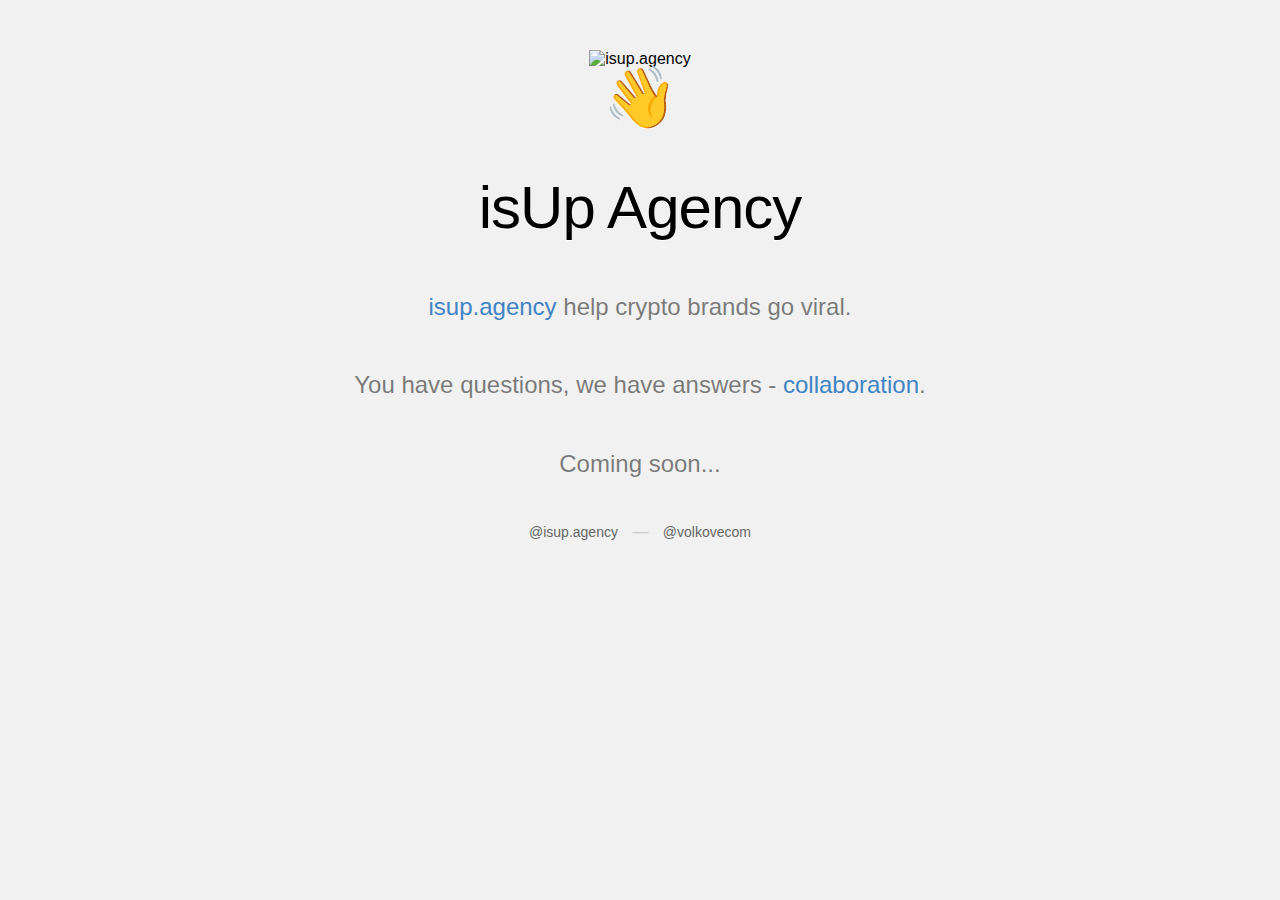
==== index.html @ 250eb666 "Update index.html" ====
<!DOCTYPE html>
<html>
  <head>
    <meta http-equiv="Content-type" content="text/html; charset=utf-8">
    <meta http-equiv="Content-Security-Policy" content="default-src 'none'; style-src 'unsafe-inline'; img-src data:; connect-src 'self'">
    <title>isup.agency &middot; Official Website</title>
    <style type="text/css" media="screen">
      body {
        background-color: #f1f1f1;
        margin: 0;
        font-family: "Helvetica Neue", Helvetica, Arial, sans-serif;
      }

      .container { margin: 50px auto 40px auto; width: 600px; text-align: center; }

      a { color: #4183c4; text-decoration: none; }
      a:hover { text-decoration: underline; }

      h1 { width: 800px; position:relative; left: -100px; letter-spacing: -1px; line-height: 60px; font-size: 60px; font-weight: 100; margin: 0px 0 50px 0; text-shadow: 0 1px 0 #fff; }
      p { color: rgba(0, 0, 0, 0.5); font-size: 18pt; margin: 40px 0; line-height: 1.6; }

      ul { list-style: none; margin: 25px 0; padding: 0; }
      li { display: table-cell; font-weight: bold; width: 1%; }

      .logo { display: inline-block; margin-top: 35px; }
      .logo-img-2x { display: none; }
      @media
      only screen and (-webkit-min-device-pixel-ratio: 2),
      only screen and (   min--moz-device-pixel-ratio: 2),
      only screen and (     -o-min-device-pixel-ratio: 2/1),
      only screen and (        min-device-pixel-ratio: 2),
      only screen and (                min-resolution: 192dpi),
      only screen and (                min-resolution: 2dppx) {
        .logo-img-1x { display: none; }
        .logo-img-2x { display: inline-block; }
      }

      #suggestions {
        margin-top: 35px;
        color: #ccc;
      }
      #suggestions a {
        color: #666666;
        font-weight: 200;
        font-size: 14px;
        margin: 0 10px;
      }

    </style>
  </head>
  <body>

    <div class="container">
      
      <img src="https://github.com/isupagency/isupagency.github.io/blob/main/Logo.svg" 
      width="189" height="255" alt="isup.agency">

      <h1>👋</h1>
      <h1><strong>isUp Agency</strong></h1>

      <p>
        <a href="https://isup.agency">isup.agency</a> help crypto brands go viral.
      </p>

      <p>
        You have questions, we have answers - <a href="https://forms.gle/qGjd8YKSzGHwJt7Y9">collaboration</a>.
      </p>
      
      <p>
        Coming soon...
      </p>

      <div id="suggestions">
        <a href="https://twitter.com/isupagency">@isup.agency</a> &mdash;
        <a href="https://t.me/volkovecom">@volkovecom</a>
      </div>
    </div>
  </body>
</html>
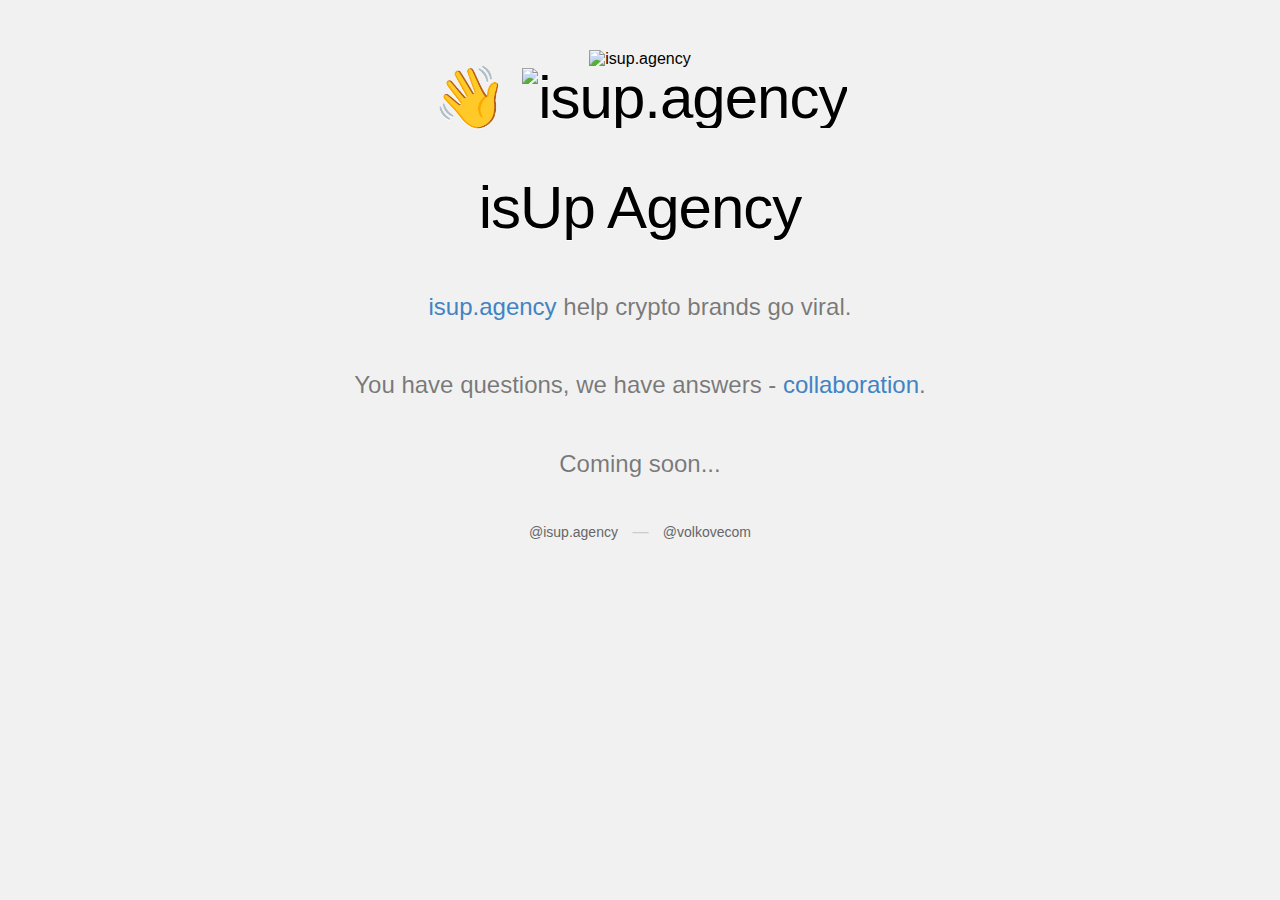
==== commit 7a0299f4: "Update index.html" ====
--- a/index.html
+++ b/index.html
@@ -55,7 +55,8 @@
       <img src="https://github.com/isupagency/isupagency.github.io/blob/main/Logo.svg" 
       width="189" height="255" alt="isup.agency">
 
-      <h1>👋</h1>
+      <h1>👋 <img src="https://github.com/isupagency/isupagency.github.io/blob/main/Logo.svg" 
+      width="189" height="255" alt="isup.agency"></h1>
       <h1><strong>isUp Agency</strong></h1>
 
       <p>
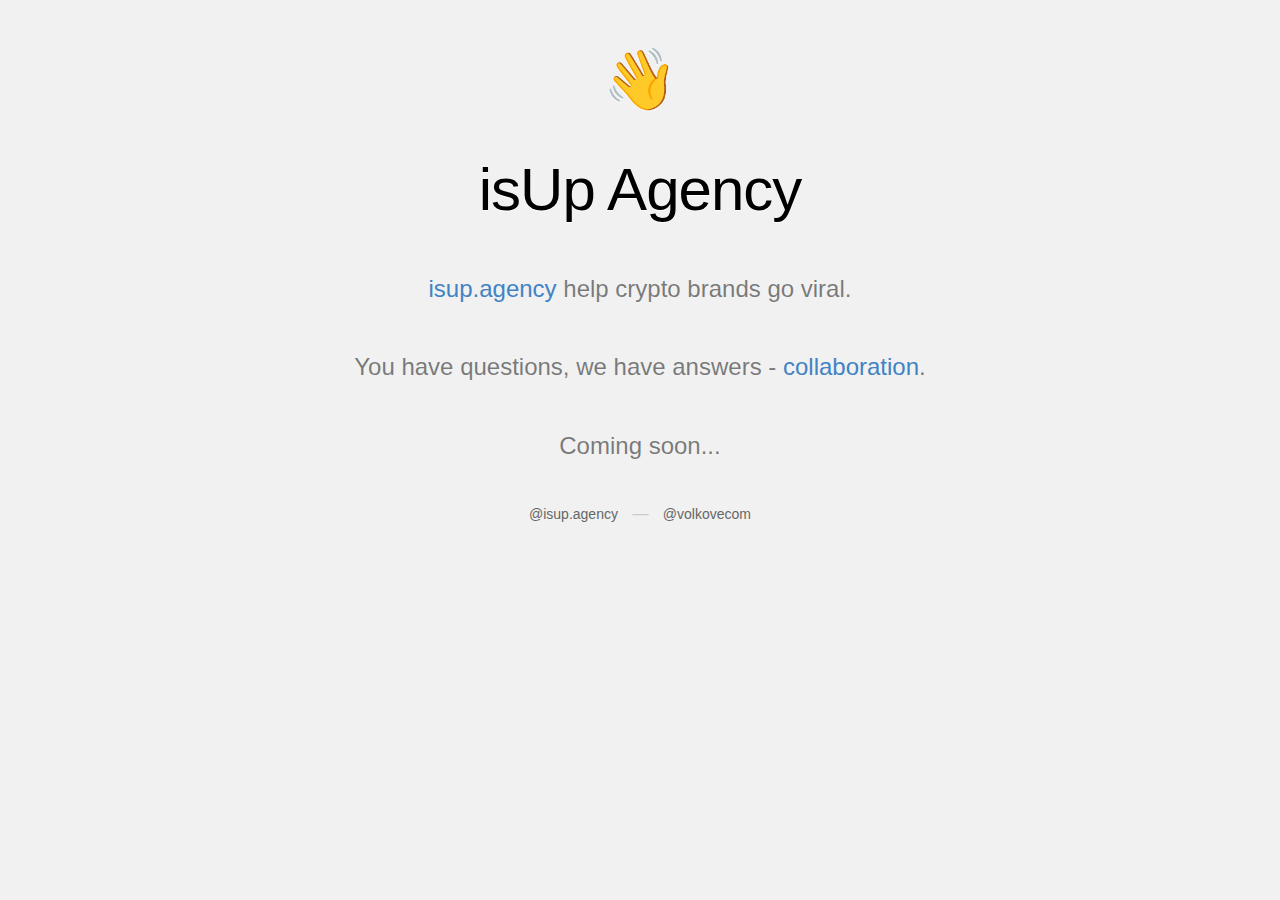
==== commit 02cc0cd2: "Update index.html" ====
--- a/index.html
+++ b/index.html
@@ -51,12 +51,8 @@
   <body>
 
     <div class="container">
-      
-      <img src="https://github.com/isupagency/isupagency.github.io/blob/main/Logo.svg" 
-      width="189" height="255" alt="isup.agency">
 
-      <h1>👋 <img src="https://github.com/isupagency/isupagency.github.io/blob/main/Logo.svg" 
-      width="189" height="255" alt="isup.agency"></h1>
+      <h1>👋</h1>
       <h1><strong>isUp Agency</strong></h1>
 
       <p>
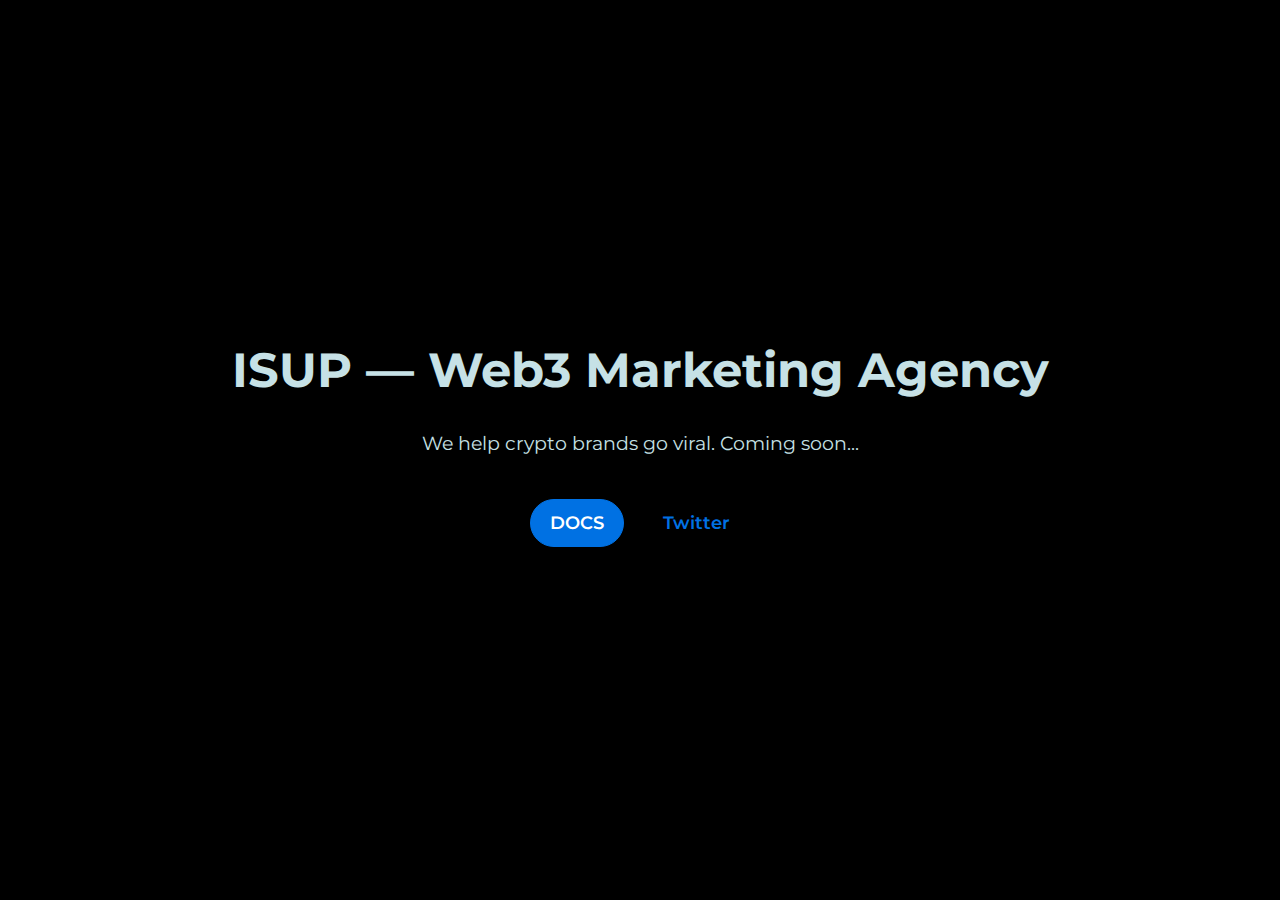
==== commit fdebc19c: "site" ====
--- a/index.html
+++ b/index.html
@@ -1,76 +1,49 @@
 <!DOCTYPE html>
-<html>
-  <head>
-    <meta http-equiv="Content-type" content="text/html; charset=utf-8">
-    <meta http-equiv="Content-Security-Policy" content="default-src 'none'; style-src 'unsafe-inline'; img-src data:; connect-src 'self'">
-    <title>isup.agency &middot; Official Website</title>
-    <style type="text/css" media="screen">
-      body {
-        background-color: #f1f1f1;
-        margin: 0;
-        font-family: "Helvetica Neue", Helvetica, Arial, sans-serif;
-      }
+<html  >
+<head>
+  <meta charset="UTF-8">
+  <meta http-equiv="X-UA-Compatible" content="IE=edge">
+  <meta name="twitter:card" content="summary_large_image"/>
+  <meta name="twitter:image:src" content="">
+  <meta property="og:image" content="">
+  <meta name="twitter:title" content="ISUP — Web3 Marketing Agency">
+  <meta name="viewport" content="width=device-width, initial-scale=1, minimum-scale=1">
+  <link rel="shortcut icon" href="assets/images/logo-1.svg" type="image/x-icon">
+  <meta name="description" content="">
+  
+  
+  <title>ISUP — Web3 Marketing Agency</title>
+  <link rel="stylesheet" href="assets/bootstrap/css/bootstrap.min.css">
+  <link rel="stylesheet" href="assets/bootstrap/css/bootstrap-grid.min.css">
+  <link rel="stylesheet" href="assets/bootstrap/css/bootstrap-reboot.min.css">
+  <link rel="stylesheet" href="assets/theme/css/style.css">
+  <link rel="preload" href="https://fonts.googleapis.com/css?family=Montserrat:100,200,300,400,500,600,700,800,900,100i,200i,300i,400i,500i,600i,700i,800i,900i&display=swap" as="style" onload="this.onload=null;this.rel='stylesheet'">
+  <noscript><link rel="stylesheet" href="https://fonts.googleapis.com/css?family=Montserrat:100,200,300,400,500,600,700,800,900,100i,200i,300i,400i,500i,600i,700i,800i,900i&display=swap"></noscript>
+  <link rel="preload" as="style" href="assets/mobirise/css/mbr-additional.css"><link rel="stylesheet" href="assets/mobirise/css/mbr-additional.css" type="text/css">
+  
+  
+  
+  
+</head>
+<body>
+  
+  <section data-bs-version="5.1" class="content4 cid-t7GZlMiUaB mbr-fullscreen" id="content4-f">
+    
 
-      .container { margin: 50px auto 40px auto; width: 600px; text-align: center; }
-
-      a { color: #4183c4; text-decoration: none; }
-      a:hover { text-decoration: underline; }
-
-      h1 { width: 800px; position:relative; left: -100px; letter-spacing: -1px; line-height: 60px; font-size: 60px; font-weight: 100; margin: 0px 0 50px 0; text-shadow: 0 1px 0 #fff; }
-      p { color: rgba(0, 0, 0, 0.5); font-size: 18pt; margin: 40px 0; line-height: 1.6; }
-
-      ul { list-style: none; margin: 25px 0; padding: 0; }
-      li { display: table-cell; font-weight: bold; width: 1%; }
-
-      .logo { display: inline-block; margin-top: 35px; }
-      .logo-img-2x { display: none; }
-      @media
-      only screen and (-webkit-min-device-pixel-ratio: 2),
-      only screen and (   min--moz-device-pixel-ratio: 2),
-      only screen and (     -o-min-device-pixel-ratio: 2/1),
-      only screen and (        min-device-pixel-ratio: 2),
-      only screen and (                min-resolution: 192dpi),
-      only screen and (                min-resolution: 2dppx) {
-        .logo-img-1x { display: none; }
-        .logo-img-2x { display: inline-block; }
-      }
-
-      #suggestions {
-        margin-top: 35px;
-        color: #ccc;
-      }
-      #suggestions a {
-        color: #666666;
-        font-weight: 200;
-        font-size: 14px;
-        margin: 0 10px;
-      }
-
-    </style>
-  </head>
-  <body>
-
+    
+    
     <div class="container">
-
-      <h1>👋</h1>
-      <h1><strong>isUp Agency</strong></h1>
-
-      <p>
-        <a href="https://isup.agency">isup.agency</a> help crypto brands go viral.
-      </p>
-
-      <p>
-        You have questions, we have answers - <a href="https://forms.gle/qGjd8YKSzGHwJt7Y9">collaboration</a>.
-      </p>
-      
-      <p>
-        Coming soon...
-      </p>
-
-      <div id="suggestions">
-        <a href="https://twitter.com/isupagency">@isup.agency</a> &mdash;
-        <a href="https://t.me/volkovecom">@volkovecom</a>
-      </div>
+        <div class="row justify-content-center">
+            <div class="title col-md-12 col-lg-10">
+                <h3 class="mbr-section-title mbr-fonts-style align-center mb-4 display-2"><strong>ISUP — Web3 Marketing Age</strong><strong>ncy</strong></h3>
+                <h4 class="mbr-section-subtitle align-center mbr-fonts-style mb-4 display-7">We help crypto brands go viral. Coming soon...</h4>
+                <div class="mbr-section-btn align-center"><a class="btn btn-warning display-4" href="https://docs.isup.agency/" target="_blank">DOCS</a>
+                    <a class="btn btn-warning-outline display-4" href="https://twitter.com/isupagency" target="_blank">Twitter</a></div>
+            </div>
+        </div>
     </div>
-  </body>
-</html>
+</section><section class="display-7" style="padding: 0;align-items: center;justify-content: center;flex-wrap: wrap;    align-content: center;display: flex;position: relative;height: 0rem;"><a href="https://mobiri.se/2780200" style="flex: 1 1;height: 0rem;position: absolute;width: 100%;z-index: 1;"><img alt="" style="height: 0rem;" src="[data-uri]"></a><p hidden style="margin: 0;text-align: center;" class="display-7">Designed with &#8204;</p><a hidden style="z-index:1" href="https://mobirise.com">Mobirise.com </a></section><script src="assets/bootstrap/js/bootstrap.bundle.min.js"></script>  <script src="assets/smoothscroll/smooth-scroll.js"></script>  <script src="assets/ytplayer/index.js"></script>  <script src="assets/theme/js/script.js"></script>  
+  
+  
+</body>
+</html>--- a/assets/theme/css/style.css
+++ b/assets/theme/css/style.css
@@ -0,0 +1,961 @@
+@charset "UTF-8";
+section {
+  background-color: #ffffff;
+}
+
+body {
+  font-style: normal;
+  line-height: 1.5;
+  font-weight: 400;
+  color: #232323;
+  position: relative;
+}
+
+button {
+  background-color: transparent;
+  border-color: transparent;
+}
+
+section,
+.container,
+.container-fluid {
+  position: relative;
+  word-wrap: break-word;
+}
+
+a.mbr-iconfont:hover {
+  text-decoration: none;
+}
+
+.article .lead p,
+.article .lead ul,
+.article .lead ol,
+.article .lead pre,
+.article .lead blockquote {
+  margin-bottom: 0;
+}
+
+a {
+  font-style: normal;
+  font-weight: 400;
+  cursor: pointer;
+}
+a, a:hover {
+  text-decoration: none;
+}
+
+.mbr-section-title {
+  font-style: normal;
+  line-height: 1.3;
+}
+
+.mbr-section-subtitle {
+  line-height: 1.3;
+}
+
+.mbr-text {
+  font-style: normal;
+  line-height: 1.7;
+}
+
+h1,
+h2,
+h3,
+h4,
+h5,
+h6,
+.display-1,
+.display-2,
+.display-4,
+.display-5,
+.display-7,
+span,
+p,
+a {
+  line-height: 1;
+  word-break: break-word;
+  word-wrap: break-word;
+  font-weight: 400;
+}
+
+b,
+strong {
+  font-weight: bold;
+}
+
+input:-webkit-autofill, input:-webkit-autofill:hover, input:-webkit-autofill:focus, input:-webkit-autofill:active {
+  transition-delay: 9999s;
+  -webkit-transition-property: background-color, color;
+  transition-property: background-color, color;
+}
+
+textarea[type=hidden] {
+  display: none;
+}
+
+section {
+  background-position: 50% 50%;
+  background-repeat: no-repeat;
+  background-size: cover;
+}
+section .mbr-background-video,
+section .mbr-background-video-preview {
+  position: absolute;
+  bottom: 0;
+  left: 0;
+  right: 0;
+  top: 0;
+}
+
+.hidden {
+  visibility: hidden;
+}
+
+.mbr-z-index20 {
+  z-index: 20;
+}
+
+/*! Base colors */
+.mbr-white {
+  color: #ffffff;
+}
+
+.mbr-black {
+  color: #111111;
+}
+
+.mbr-bg-white {
+  background-color: #ffffff;
+}
+
+.mbr-bg-black {
+  background-color: #000000;
+}
+
+/*! Text-aligns */
+.align-left {
+  text-align: left;
+}
+
+.align-center {
+  text-align: center;
+}
+
+.align-right {
+  text-align: right;
+}
+
+/*! Font-weight  */
+.mbr-light {
+  font-weight: 300;
+}
+
+.mbr-regular {
+  font-weight: 400;
+}
+
+.mbr-semibold {
+  font-weight: 500;
+}
+
+.mbr-bold {
+  font-weight: 700;
+}
+
+/*! Media  */
+.media-content {
+  flex-basis: 100%;
+}
+
+.media-container-row {
+  display: flex;
+  flex-direction: row;
+  flex-wrap: wrap;
+  justify-content: center;
+  align-content: center;
+  align-items: start;
+}
+.media-container-row .media-size-item {
+  width: 400px;
+}
+
+.media-container-column {
+  display: flex;
+  flex-direction: column;
+  flex-wrap: wrap;
+  justify-content: center;
+  align-content: center;
+  align-items: stretch;
+}
+.media-container-column > * {
+  width: 100%;
+}
+
+@media (min-width: 992px) {
+  .media-container-row {
+    flex-wrap: nowrap;
+  }
+}
+figure {
+  margin-bottom: 0;
+  overflow: hidden;
+}
+
+figure[mbr-media-size] {
+  transition: width 0.1s;
+}
+
+img,
+iframe {
+  display: block;
+  width: 100%;
+}
+
+.card {
+  background-color: transparent;
+  border: none;
+}
+
+.card-box {
+  width: 100%;
+}
+
+.card-img {
+  text-align: center;
+  flex-shrink: 0;
+  -webkit-flex-shrink: 0;
+}
+
+.media {
+  max-width: 100%;
+  margin: 0 auto;
+}
+
+.mbr-figure {
+  align-self: center;
+}
+
+.media-container > div {
+  max-width: 100%;
+}
+
+.mbr-figure img,
+.card-img img {
+  width: 100%;
+}
+
+@media (max-width: 991px) {
+  .media-size-item {
+    width: auto !important;
+  }
+
+  .media {
+    width: auto;
+  }
+
+  .mbr-figure {
+    width: 100% !important;
+  }
+}
+/*! Buttons */
+.mbr-section-btn {
+  margin-left: -0.6rem;
+  margin-right: -0.6rem;
+  font-size: 0;
+}
+
+.btn {
+  font-weight: 600;
+  border-width: 1px;
+  font-style: normal;
+  margin: 0.6rem 0.6rem;
+  white-space: normal;
+  transition: all 0.2s ease-in-out;
+  display: inline-flex;
+  align-items: center;
+  justify-content: center;
+  word-break: break-word;
+}
+
+.btn-sm {
+  font-weight: 600;
+  letter-spacing: 0px;
+  transition: all 0.3s ease-in-out;
+}
+
+.btn-md {
+  font-weight: 600;
+  letter-spacing: 0px;
+  transition: all 0.3s ease-in-out;
+}
+
+.btn-lg {
+  font-weight: 600;
+  letter-spacing: 0px;
+  transition: all 0.3s ease-in-out;
+}
+
+.btn-form {
+  margin: 0;
+}
+.btn-form:hover {
+  cursor: pointer;
+}
+
+nav .mbr-section-btn {
+  margin-left: 0rem;
+  margin-right: 0rem;
+}
+
+/*! Btn icon margin */
+.btn .mbr-iconfont,
+.btn.btn-sm .mbr-iconfont {
+  order: 1;
+  cursor: pointer;
+  margin-left: 0.5rem;
+  vertical-align: sub;
+}
+
+.btn.btn-md .mbr-iconfont,
+.btn.btn-md .mbr-iconfont {
+  margin-left: 0.8rem;
+}
+
+.mbr-regular {
+  font-weight: 400;
+}
+
+.mbr-semibold {
+  font-weight: 500;
+}
+
+.mbr-bold {
+  font-weight: 700;
+}
+
+[type=submit] {
+  -webkit-appearance: none;
+}
+
+/*! Full-screen */
+.mbr-fullscreen .mbr-overlay {
+  min-height: 100vh;
+}
+
+.mbr-fullscreen {
+  display: flex;
+  display: -moz-flex;
+  display: -ms-flex;
+  display: -o-flex;
+  align-items: center;
+  min-height: 100vh;
+  padding-top: 3rem;
+  padding-bottom: 3rem;
+}
+
+/*! Map */
+.map {
+  height: 25rem;
+  position: relative;
+}
+.map iframe {
+  width: 100%;
+  height: 100%;
+}
+
+/*! Scroll to top arrow */
+.mbr-arrow-up {
+  bottom: 25px;
+  right: 90px;
+  position: fixed;
+  text-align: right;
+  z-index: 5000;
+  color: #ffffff;
+  font-size: 22px;
+}
+
+.mbr-arrow-up a {
+  background: rgba(0, 0, 0, 0.2);
+  border-radius: 50%;
+  color: #fff;
+  display: inline-block;
+  height: 60px;
+  width: 60px;
+  border: 2px solid #fff;
+  outline-style: none !important;
+  position: relative;
+  text-decoration: none;
+  transition: all 0.3s ease-in-out;
+  cursor: pointer;
+  text-align: center;
+}
+.mbr-arrow-up a:hover {
+  background-color: rgba(0, 0, 0, 0.4);
+}
+.mbr-arrow-up a i {
+  line-height: 60px;
+}
+
+.mbr-arrow-up-icon {
+  display: block;
+  color: #fff;
+}
+
+.mbr-arrow-up-icon::before {
+  content: "›";
+  display: inline-block;
+  font-family: serif;
+  font-size: 22px;
+  line-height: 1;
+  font-style: normal;
+  position: relative;
+  top: 6px;
+  left: -4px;
+  transform: rotate(-90deg);
+}
+
+/*! Arrow Down */
+.mbr-arrow {
+  position: absolute;
+  bottom: 45px;
+  left: 50%;
+  width: 60px;
+  height: 60px;
+  cursor: pointer;
+  background-color: rgba(80, 80, 80, 0.5);
+  border-radius: 50%;
+  transform: translateX(-50%);
+}
+@media (max-width: 767px) {
+  .mbr-arrow {
+    display: none;
+  }
+}
+.mbr-arrow > a {
+  display: inline-block;
+  text-decoration: none;
+  outline-style: none;
+  -webkit-animation: arrowdown 1.7s ease-in-out infinite;
+          animation: arrowdown 1.7s ease-in-out infinite;
+  color: #ffffff;
+}
+.mbr-arrow > a > i {
+  position: absolute;
+  top: -2px;
+  left: 15px;
+  font-size: 2rem;
+}
+
+#scrollToTop a i::before {
+  content: "";
+  position: absolute;
+  display: block;
+  border-bottom: 2.5px solid #fff;
+  border-left: 2.5px solid #fff;
+  width: 27.8%;
+  height: 27.8%;
+  left: 50%;
+  top: 51%;
+  transform: translateY(-30%) translateX(-50%) rotate(135deg);
+}
+
+@keyframes arrowdown {
+  0% {
+    transform: translateY(0px);
+  }
+  50% {
+    transform: translateY(-5px);
+  }
+  100% {
+    transform: translateY(0px);
+  }
+}
+@-webkit-keyframes arrowdown {
+  0% {
+    transform: translateY(0px);
+  }
+  50% {
+    transform: translateY(-5px);
+  }
+  100% {
+    transform: translateY(0px);
+  }
+}
+@media (max-width: 500px) {
+  .mbr-arrow-up {
+    left: 0;
+    right: 0;
+    text-align: center;
+  }
+}
+/*Gradients animation*/
+@keyframes gradient-animation {
+  from {
+    background-position: 0% 100%;
+    -webkit-animation-timing-function: ease-in-out;
+            animation-timing-function: ease-in-out;
+  }
+  to {
+    background-position: 100% 0%;
+    -webkit-animation-timing-function: ease-in-out;
+            animation-timing-function: ease-in-out;
+  }
+}
+@-webkit-keyframes gradient-animation {
+  from {
+    background-position: 0% 100%;
+    -webkit-animation-timing-function: ease-in-out;
+            animation-timing-function: ease-in-out;
+  }
+  to {
+    background-position: 100% 0%;
+    -webkit-animation-timing-function: ease-in-out;
+            animation-timing-function: ease-in-out;
+  }
+}
+.bg-gradient {
+  background-size: 200% 200%;
+  animation: gradient-animation 5s infinite alternate;
+  -webkit-animation: gradient-animation 5s infinite alternate;
+}
+
+.menu .navbar-brand {
+  display: -webkit-flex;
+}
+.menu .navbar-brand span {
+  display: flex;
+  display: -webkit-flex;
+}
+.menu .navbar-brand .navbar-caption-wrap {
+  display: -webkit-flex;
+}
+.menu .navbar-brand .navbar-logo img {
+  display: -webkit-flex;
+  width: auto;
+}
+@media (min-width: 768px) and (max-width: 991px) {
+  .menu .navbar-toggleable-sm .navbar-nav {
+    display: -ms-flexbox;
+  }
+}
+@media (max-width: 991px) {
+  .menu .navbar-collapse {
+    max-height: 93.5vh;
+  }
+  .menu .navbar-collapse.show {
+    overflow: auto;
+  }
+}
+@media (min-width: 992px) {
+  .menu .navbar-nav.nav-dropdown {
+    display: -webkit-flex;
+  }
+  .menu .navbar-toggleable-sm .navbar-collapse {
+    display: -webkit-flex !important;
+  }
+  .menu .collapsed .navbar-collapse {
+    max-height: 93.5vh;
+  }
+  .menu .collapsed .navbar-collapse.show {
+    overflow: auto;
+  }
+}
+@media (max-width: 767px) {
+  .menu .navbar-collapse {
+    max-height: 80vh;
+  }
+}
+
+.nav-link .mbr-iconfont {
+  margin-right: 0.5rem;
+}
+
+.navbar {
+  display: -webkit-flex;
+  -webkit-flex-wrap: wrap;
+  -webkit-align-items: center;
+  -webkit-justify-content: space-between;
+}
+
+.navbar-collapse {
+  -webkit-flex-basis: 100%;
+  -webkit-flex-grow: 1;
+  -webkit-align-items: center;
+}
+
+.nav-dropdown .link {
+  padding: 0.667em 1.667em !important;
+  margin: 0 !important;
+}
+
+.nav {
+  display: -webkit-flex;
+  -webkit-flex-wrap: wrap;
+}
+
+.row {
+  display: -webkit-flex;
+  -webkit-flex-wrap: wrap;
+}
+
+.justify-content-center {
+  -webkit-justify-content: center;
+}
+
+.form-inline {
+  display: -webkit-flex;
+}
+
+.card-wrapper {
+  -webkit-flex: 1;
+}
+
+.carousel-control {
+  z-index: 10;
+  display: -webkit-flex;
+}
+
+.carousel-controls {
+  display: -webkit-flex;
+}
+
+.media {
+  display: -webkit-flex;
+}
+
+.form-group:focus {
+  outline: none;
+}
+
+.jq-selectbox__select {
+  padding: 7px 0;
+  position: relative;
+}
+
+.jq-selectbox__dropdown {
+  overflow: hidden;
+  border-radius: 10px;
+  position: absolute;
+  top: 100%;
+  left: 0 !important;
+  width: 100% !important;
+}
+
+.jq-selectbox__trigger-arrow {
+  right: 0;
+  transform: translateY(-50%);
+}
+
+.jq-selectbox li {
+  padding: 1.07em 0.5em;
+}
+
+input[type=range] {
+  padding-left: 0 !important;
+  padding-right: 0 !important;
+}
+
+.modal-dialog,
+.modal-content {
+  height: 100%;
+}
+
+.modal-dialog .carousel-inner {
+  height: calc(100vh - 1.75rem);
+}
+@media (max-width: 575px) {
+  .modal-dialog .carousel-inner {
+    height: calc(100vh - 1rem);
+  }
+}
+
+.carousel-item {
+  text-align: center;
+}
+
+.carousel-item img {
+  margin: auto;
+}
+
+.navbar-toggler {
+  align-self: flex-start;
+  padding: 0.25rem 0.75rem;
+  font-size: 1.25rem;
+  line-height: 1;
+  background: transparent;
+  border: 1px solid transparent;
+  border-radius: 0.25rem;
+}
+
+.navbar-toggler:focus,
+.navbar-toggler:hover {
+  text-decoration: none;
+  box-shadow: none;
+}
+
+.navbar-toggler-icon {
+  display: inline-block;
+  width: 1.5em;
+  height: 1.5em;
+  vertical-align: middle;
+  content: "";
+  background: no-repeat center center;
+  background-size: 100% 100%;
+}
+
+.navbar-toggler-left {
+  position: absolute;
+  left: 1rem;
+}
+
+.navbar-toggler-right {
+  position: absolute;
+  right: 1rem;
+}
+
+.card-img {
+  width: auto;
+}
+
+.menu .navbar.collapsed:not(.beta-menu) {
+  flex-direction: column;
+}
+
+.carousel-item.active,
+.carousel-item-next,
+.carousel-item-prev {
+  display: flex;
+}
+
+.note-air-layout .dropup .dropdown-menu,
+.note-air-layout .navbar-fixed-bottom .dropdown .dropdown-menu {
+  bottom: initial !important;
+}
+
+html,
+body {
+  height: auto;
+  min-height: 100vh;
+}
+
+.dropup .dropdown-toggle::after {
+  display: none;
+}
+
+.form-asterisk {
+  font-family: initial;
+  position: absolute;
+  top: -2px;
+  font-weight: normal;
+}
+
+.form-control-label {
+  position: relative;
+  cursor: pointer;
+  margin-bottom: 0.357em;
+  padding: 0;
+}
+
+.alert {
+  color: #ffffff;
+  border-radius: 0;
+  border: 0;
+  font-size: 1.1rem;
+  line-height: 1.5;
+  margin-bottom: 1.875rem;
+  padding: 1.25rem;
+  position: relative;
+  text-align: center;
+}
+.alert.alert-form::after {
+  background-color: inherit;
+  bottom: -7px;
+  content: "";
+  display: block;
+  height: 14px;
+  left: 50%;
+  margin-left: -7px;
+  position: absolute;
+  transform: rotate(45deg);
+  width: 14px;
+}
+
+.form-control {
+  background-color: #ffffff;
+  background-clip: border-box;
+  color: #232323;
+  line-height: 1rem !important;
+  height: auto;
+  padding: 0.6rem 1.2rem;
+  transition: border-color 0.25s ease 0s;
+  border: 1px solid transparent !important;
+  border-radius: 4px;
+  box-shadow: rgba(0, 0, 0, 0.07) 0px 1px 1px 0px, rgba(0, 0, 0, 0.07) 0px 1px 3px 0px, rgba(0, 0, 0, 0.03) 0px 0px 0px 1px;
+}
+.form-active .form-control:invalid {
+  border-color: red;
+}
+
+form .row {
+  margin-left: -0.6rem;
+  margin-right: -0.6rem;
+}
+form .row [class*=col] {
+  padding-left: 0.6rem;
+  padding-right: 0.6rem;
+}
+
+form .mbr-section-btn {
+  margin: 0;
+  padding-left: 0.6rem;
+  padding-right: 0.6rem;
+}
+
+form .btn {
+  display: flex;
+  padding: 0.6rem 1.2rem;
+  margin: 0;
+}
+
+form .form-check-input {
+  margin-top: 0.5;
+}
+
+textarea.form-control {
+  line-height: 1.5rem !important;
+}
+
+.form-group {
+  margin-bottom: 1.2rem;
+}
+
+.form-control,
+form .btn {
+  min-height: 48px;
+}
+
+.gdpr-block label span.textGDPR input[name=gdpr] {
+  top: 7px;
+}
+
+.form-control:focus {
+  box-shadow: none;
+}
+
+:focus {
+  outline: none;
+}
+
+.mbr-overlay {
+  background-color: #000;
+  bottom: 0;
+  left: 0;
+  opacity: 0.5;
+  position: absolute;
+  right: 0;
+  top: 0;
+  z-index: 0;
+  pointer-events: none;
+}
+
+blockquote {
+  font-style: italic;
+  padding: 3rem;
+  font-size: 1.09rem;
+  position: relative;
+  border-left: 3px solid;
+}
+
+ul,
+ol,
+pre,
+blockquote {
+  margin-bottom: 2.3125rem;
+}
+
+.mt-4 {
+  margin-top: 2rem !important;
+}
+
+.mb-4 {
+  margin-bottom: 2rem !important;
+}
+
+@media (min-width: 992px) {
+  .container {
+    padding-left: 16px;
+    padding-right: 16px;
+  }
+
+  .row {
+    margin-left: -16px;
+    margin-right: -16px;
+  }
+  .row > [class*=col] {
+    padding-left: 16px;
+    padding-right: 16px;
+  }
+}
+@media (min-width: 768px) {
+  .container-fluid {
+    padding-left: 32px;
+    padding-right: 32px;
+  }
+}
+@media (min-width: 768px) and (max-width: 991px) {
+  .mbr-container {
+    padding-left: 32px;
+    padding-right: 32px;
+  }
+}
+@media (max-width: 767px) {
+  .mbr-container {
+    padding-left: 16px;
+    padding-right: 16px;
+  }
+}
+.card-wrapper,
+.item-wrapper {
+  overflow: hidden;
+}
+
+.app-video-wrapper > img {
+  opacity: 1;
+}
+
+.item {
+  position: relative;
+}
+
+.dropdown-menu .dropdown-menu {
+  left: 100%;
+}
+
+.dropdown-item + .dropdown-menu {
+  display: none;
+}
+
+.dropdown-item:hover + .dropdown-menu,
+.dropdown-menu:hover {
+  display: block;
+}
+
+@media (min-aspect-ratio: 16/9) {
+  .mbr-video-foreground {
+    height: 300% !important;
+    top: -100% !important;
+  }
+}
+@media (max-aspect-ratio: 16/9) {
+  .mbr-video-foreground {
+    width: 300% !important;
+    left: -100% !important;
+  }
+}.engine {
+	position: absolute;
+	text-indent: -2400px;
+	text-align: center;
+	padding: 0;
+	top: 0;
+	left: -2400px;
+}--- a/assets/mobirise/css/mbr-additional.css
+++ b/assets/mobirise/css/mbr-additional.css
@@ -0,0 +1,727 @@
+body {
+  font-family: Jost;
+}
+.display-1 {
+  font-family: 'Montserrat', sans-serif;
+  font-size: 4.6rem;
+  line-height: 1.1;
+}
+.display-1 > .mbr-iconfont {
+  font-size: 5.75rem;
+}
+.display-2 {
+  font-family: 'Montserrat', sans-serif;
+  font-size: 3rem;
+  line-height: 1.1;
+}
+.display-2 > .mbr-iconfont {
+  font-size: 3.75rem;
+}
+.display-4 {
+  font-family: 'Montserrat', sans-serif;
+  font-size: 1.1rem;
+  line-height: 1.5;
+}
+.display-4 > .mbr-iconfont {
+  font-size: 1.375rem;
+}
+.display-5 {
+  font-family: 'Montserrat', sans-serif;
+  font-size: 2rem;
+  line-height: 1.5;
+}
+.display-5 > .mbr-iconfont {
+  font-size: 2.5rem;
+}
+.display-7 {
+  font-family: 'Montserrat', sans-serif;
+  font-size: 1.2rem;
+  line-height: 1.5;
+}
+.display-7 > .mbr-iconfont {
+  font-size: 1.5rem;
+}
+/* ---- Fluid typography for mobile devices ---- */
+/* 1.4 - font scale ratio ( bootstrap == 1.42857 ) */
+/* 100vw - current viewport width */
+/* (48 - 20)  48 == 48rem == 768px, 20 == 20rem == 320px(minimal supported viewport) */
+/* 0.65 - min scale variable, may vary */
+@media (max-width: 992px) {
+  .display-1 {
+    font-size: 3.68rem;
+  }
+}
+@media (max-width: 768px) {
+  .display-1 {
+    font-size: 3.22rem;
+    font-size: calc( 2.26rem + (4.6 - 2.26) * ((100vw - 20rem) / (48 - 20)));
+    line-height: calc( 1.1 * (2.26rem + (4.6 - 2.26) * ((100vw - 20rem) / (48 - 20))));
+  }
+  .display-2 {
+    font-size: 2.4rem;
+    font-size: calc( 1.7rem + (3 - 1.7) * ((100vw - 20rem) / (48 - 20)));
+    line-height: calc( 1.3 * (1.7rem + (3 - 1.7) * ((100vw - 20rem) / (48 - 20))));
+  }
+  .display-4 {
+    font-size: 0.88rem;
+    font-size: calc( 1.0350000000000001rem + (1.1 - 1.0350000000000001) * ((100vw - 20rem) / (48 - 20)));
+    line-height: calc( 1.4 * (1.0350000000000001rem + (1.1 - 1.0350000000000001) * ((100vw - 20rem) / (48 - 20))));
+  }
+  .display-5 {
+    font-size: 1.6rem;
+    font-size: calc( 1.35rem + (2 - 1.35) * ((100vw - 20rem) / (48 - 20)));
+    line-height: calc( 1.4 * (1.35rem + (2 - 1.35) * ((100vw - 20rem) / (48 - 20))));
+  }
+  .display-7 {
+    font-size: 0.96rem;
+    font-size: calc( 1.07rem + (1.2 - 1.07) * ((100vw - 20rem) / (48 - 20)));
+    line-height: calc( 1.4 * (1.07rem + (1.2 - 1.07) * ((100vw - 20rem) / (48 - 20))));
+  }
+}
+/* Buttons */
+.btn {
+  padding: 0.6rem 1.2rem;
+  border-radius: 4px;
+}
+.btn-sm {
+  padding: 0.6rem 1.2rem;
+  border-radius: 4px;
+}
+.btn-md {
+  padding: 0.6rem 1.2rem;
+  border-radius: 4px;
+}
+.btn-lg {
+  padding: 1rem 2.6rem;
+  border-radius: 4px;
+}
+.bg-primary {
+  background-color: #6592e6 !important;
+}
+.bg-success {
+  background-color: #40b0bf !important;
+}
+.bg-info {
+  background-color: #47b5ed !important;
+}
+.bg-warning {
+  background-color: #0071e3 !important;
+}
+.bg-danger {
+  background-color: #ff9966 !important;
+}
+.btn-primary,
+.btn-primary:active {
+  background-color: #6592e6 !important;
+  border-color: #6592e6 !important;
+  color: #ffffff !important;
+  box-shadow: 0 2px 2px 0 rgba(0, 0, 0, 0.2);
+}
+.btn-primary:hover,
+.btn-primary:focus,
+.btn-primary.focus,
+.btn-primary.active {
+  color: #ffffff !important;
+  background-color: #2260d2 !important;
+  border-color: #2260d2 !important;
+  box-shadow: 0 2px 5px 0 rgba(0, 0, 0, 0.2);
+}
+.btn-primary.disabled,
+.btn-primary:disabled {
+  color: #ffffff !important;
+  background-color: #2260d2 !important;
+  border-color: #2260d2 !important;
+}
+.btn-secondary,
+.btn-secondary:active {
+  background-color: #ff6666 !important;
+  border-color: #ff6666 !important;
+  color: #ffffff !important;
+  box-shadow: 0 2px 2px 0 rgba(0, 0, 0, 0.2);
+}
+.btn-secondary:hover,
+.btn-secondary:focus,
+.btn-secondary.focus,
+.btn-secondary.active {
+  color: #ffffff !important;
+  background-color: #ff0f0f !important;
+  border-color: #ff0f0f !important;
+  box-shadow: 0 2px 5px 0 rgba(0, 0, 0, 0.2);
+}
+.btn-secondary.disabled,
+.btn-secondary:disabled {
+  color: #ffffff !important;
+  background-color: #ff0f0f !important;
+  border-color: #ff0f0f !important;
+}
+.btn-info,
+.btn-info:active {
+  background-color: #47b5ed !important;
+  border-color: #47b5ed !important;
+  color: #ffffff !important;
+  box-shadow: 0 2px 2px 0 rgba(0, 0, 0, 0.2);
+}
+.btn-info:hover,
+.btn-info:focus,
+.btn-info.focus,
+.btn-info.active {
+  color: #ffffff !important;
+  background-color: #148cca !important;
+  border-color: #148cca !important;
+  box-shadow: 0 2px 5px 0 rgba(0, 0, 0, 0.2);
+}
+.btn-info.disabled,
+.btn-info:disabled {
+  color: #ffffff !important;
+  background-color: #148cca !important;
+  border-color: #148cca !important;
+}
+.btn-success,
+.btn-success:active {
+  background-color: #40b0bf !important;
+  border-color: #40b0bf !important;
+  color: #ffffff !important;
+  box-shadow: 0 2px 2px 0 rgba(0, 0, 0, 0.2);
+}
+.btn-success:hover,
+.btn-success:focus,
+.btn-success.focus,
+.btn-success.active {
+  color: #ffffff !important;
+  background-color: #2a747e !important;
+  border-color: #2a747e !important;
+  box-shadow: 0 2px 5px 0 rgba(0, 0, 0, 0.2);
+}
+.btn-success.disabled,
+.btn-success:disabled {
+  color: #ffffff !important;
+  background-color: #2a747e !important;
+  border-color: #2a747e !important;
+}
+.btn-warning,
+.btn-warning:active {
+  background-color: #0071e3 !important;
+  border-color: #0071e3 !important;
+  color: #ffffff !important;
+  box-shadow: 0 2px 2px 0 rgba(0, 0, 0, 0.2);
+}
+.btn-warning:hover,
+.btn-warning:focus,
+.btn-warning.focus,
+.btn-warning.active {
+  color: #ffffff !important;
+  background-color: #00468c !important;
+  border-color: #00468c !important;
+  box-shadow: 0 2px 5px 0 rgba(0, 0, 0, 0.2);
+}
+.btn-warning.disabled,
+.btn-warning:disabled {
+  color: #ffffff !important;
+  background-color: #00468c !important;
+  border-color: #00468c !important;
+}
+.btn-danger,
+.btn-danger:active {
+  background-color: #ff9966 !important;
+  border-color: #ff9966 !important;
+  color: #ffffff !important;
+  box-shadow: 0 2px 2px 0 rgba(0, 0, 0, 0.2);
+}
+.btn-danger:hover,
+.btn-danger:focus,
+.btn-danger.focus,
+.btn-danger.active {
+  color: #ffffff !important;
+  background-color: #ff5f0f !important;
+  border-color: #ff5f0f !important;
+  box-shadow: 0 2px 5px 0 rgba(0, 0, 0, 0.2);
+}
+.btn-danger.disabled,
+.btn-danger:disabled {
+  color: #ffffff !important;
+  background-color: #ff5f0f !important;
+  border-color: #ff5f0f !important;
+}
+.btn-white,
+.btn-white:active {
+  background-color: #fafafa !important;
+  border-color: #fafafa !important;
+  color: #7a7a7a !important;
+  box-shadow: 0 2px 2px 0 rgba(0, 0, 0, 0.2);
+}
+.btn-white:hover,
+.btn-white:focus,
+.btn-white.focus,
+.btn-white.active {
+  color: #4f4f4f !important;
+  background-color: #cfcfcf !important;
+  border-color: #cfcfcf !important;
+  box-shadow: 0 2px 5px 0 rgba(0, 0, 0, 0.2);
+}
+.btn-white.disabled,
+.btn-white:disabled {
+  color: #7a7a7a !important;
+  background-color: #cfcfcf !important;
+  border-color: #cfcfcf !important;
+}
+.btn-black,
+.btn-black:active {
+  background-color: #232323 !important;
+  border-color: #232323 !important;
+  color: #ffffff !important;
+  box-shadow: 0 2px 2px 0 rgba(0, 0, 0, 0.2);
+}
+.btn-black:hover,
+.btn-black:focus,
+.btn-black.focus,
+.btn-black.active {
+  color: #ffffff !important;
+  background-color: #000000 !important;
+  border-color: #000000 !important;
+  box-shadow: 0 2px 5px 0 rgba(0, 0, 0, 0.2);
+}
+.btn-black.disabled,
+.btn-black:disabled {
+  color: #ffffff !important;
+  background-color: #000000 !important;
+  border-color: #000000 !important;
+}
+.btn-primary-outline,
+.btn-primary-outline:active {
+  background-color: transparent !important;
+  border-color: transparent;
+  color: #6592e6;
+}
+.btn-primary-outline:hover,
+.btn-primary-outline:focus,
+.btn-primary-outline.focus,
+.btn-primary-outline.active {
+  color: #2260d2 !important;
+  background-color: transparent!important;
+  border-color: transparent!important;
+  box-shadow: none!important;
+}
+.btn-primary-outline.disabled,
+.btn-primary-outline:disabled {
+  color: #ffffff !important;
+  background-color: #6592e6 !important;
+  border-color: #6592e6 !important;
+}
+.btn-secondary-outline,
+.btn-secondary-outline:active {
+  background-color: transparent !important;
+  border-color: transparent;
+  color: #ff6666;
+}
+.btn-secondary-outline:hover,
+.btn-secondary-outline:focus,
+.btn-secondary-outline.focus,
+.btn-secondary-outline.active {
+  color: #ff0f0f !important;
+  background-color: transparent!important;
+  border-color: transparent!important;
+  box-shadow: none!important;
+}
+.btn-secondary-outline.disabled,
+.btn-secondary-outline:disabled {
+  color: #ffffff !important;
+  background-color: #ff6666 !important;
+  border-color: #ff6666 !important;
+}
+.btn-info-outline,
+.btn-info-outline:active {
+  background-color: transparent !important;
+  border-color: transparent;
+  color: #47b5ed;
+}
+.btn-info-outline:hover,
+.btn-info-outline:focus,
+.btn-info-outline.focus,
+.btn-info-outline.active {
+  color: #148cca !important;
+  background-color: transparent!important;
+  border-color: transparent!important;
+  box-shadow: none!important;
+}
+.btn-info-outline.disabled,
+.btn-info-outline:disabled {
+  color: #ffffff !important;
+  background-color: #47b5ed !important;
+  border-color: #47b5ed !important;
+}
+.btn-success-outline,
+.btn-success-outline:active {
+  background-color: transparent !important;
+  border-color: transparent;
+  color: #40b0bf;
+}
+.btn-success-outline:hover,
+.btn-success-outline:focus,
+.btn-success-outline.focus,
+.btn-success-outline.active {
+  color: #2a747e !important;
+  background-color: transparent!important;
+  border-color: transparent!important;
+  box-shadow: none!important;
+}
+.btn-success-outline.disabled,
+.btn-success-outline:disabled {
+  color: #ffffff !important;
+  background-color: #40b0bf !important;
+  border-color: #40b0bf !important;
+}
+.btn-warning-outline,
+.btn-warning-outline:active {
+  background-color: transparent !important;
+  border-color: transparent;
+  color: #0071e3;
+}
+.btn-warning-outline:hover,
+.btn-warning-outline:focus,
+.btn-warning-outline.focus,
+.btn-warning-outline.active {
+  color: #00468c !important;
+  background-color: transparent!important;
+  border-color: transparent!important;
+  box-shadow: none!important;
+}
+.btn-warning-outline.disabled,
+.btn-warning-outline:disabled {
+  color: #ffffff !important;
+  background-color: #0071e3 !important;
+  border-color: #0071e3 !important;
+}
+.btn-danger-outline,
+.btn-danger-outline:active {
+  background-color: transparent !important;
+  border-color: transparent;
+  color: #ff9966;
+}
+.btn-danger-outline:hover,
+.btn-danger-outline:focus,
+.btn-danger-outline.focus,
+.btn-danger-outline.active {
+  color: #ff5f0f !important;
+  background-color: transparent!important;
+  border-color: transparent!important;
+  box-shadow: none!important;
+}
+.btn-danger-outline.disabled,
+.btn-danger-outline:disabled {
+  color: #ffffff !important;
+  background-color: #ff9966 !important;
+  border-color: #ff9966 !important;
+}
+.btn-black-outline,
+.btn-black-outline:active {
+  background-color: transparent !important;
+  border-color: transparent;
+  color: #232323;
+}
+.btn-black-outline:hover,
+.btn-black-outline:focus,
+.btn-black-outline.focus,
+.btn-black-outline.active {
+  color: #000000 !important;
+  background-color: transparent!important;
+  border-color: transparent!important;
+  box-shadow: none!important;
+}
+.btn-black-outline.disabled,
+.btn-black-outline:disabled {
+  color: #ffffff !important;
+  background-color: #232323 !important;
+  border-color: #232323 !important;
+}
+.btn-white-outline,
+.btn-white-outline:active {
+  background-color: transparent !important;
+  border-color: transparent;
+  color: #fafafa;
+}
+.btn-white-outline:hover,
+.btn-white-outline:focus,
+.btn-white-outline.focus,
+.btn-white-outline.active {
+  color: #cfcfcf !important;
+  background-color: transparent!important;
+  border-color: transparent!important;
+  box-shadow: none!important;
+}
+.btn-white-outline.disabled,
+.btn-white-outline:disabled {
+  color: #7a7a7a !important;
+  background-color: #fafafa !important;
+  border-color: #fafafa !important;
+}
+.text-primary {
+  color: #6592e6 !important;
+}
+.text-secondary {
+  color: #ff6666 !important;
+}
+.text-success {
+  color: #40b0bf !important;
+}
+.text-info {
+  color: #47b5ed !important;
+}
+.text-warning {
+  color: #0071e3 !important;
+}
+.text-danger {
+  color: #ff9966 !important;
+}
+.text-white {
+  color: #fafafa !important;
+}
+.text-black {
+  color: #232323 !important;
+}
+a.text-primary:hover,
+a.text-primary:focus,
+a.text-primary.active {
+  color: #205ac5 !important;
+}
+a.text-secondary:hover,
+a.text-secondary:focus,
+a.text-secondary.active {
+  color: #ff0000 !important;
+}
+a.text-success:hover,
+a.text-success:focus,
+a.text-success.active {
+  color: #266a73 !important;
+}
+a.text-info:hover,
+a.text-info:focus,
+a.text-info.active {
+  color: #1283bc !important;
+}
+a.text-warning:hover,
+a.text-warning:focus,
+a.text-warning.active {
+  color: #003e7d !important;
+}
+a.text-danger:hover,
+a.text-danger:focus,
+a.text-danger.active {
+  color: #ff5500 !important;
+}
+a.text-white:hover,
+a.text-white:focus,
+a.text-white.active {
+  color: #c7c7c7 !important;
+}
+a.text-black:hover,
+a.text-black:focus,
+a.text-black.active {
+  color: #000000 !important;
+}
+a[class*="text-"]:not(.nav-link):not(.dropdown-item):not([role]):not(.navbar-caption) {
+  position: relative;
+  background-image: transparent;
+  background-size: 10000px 2px;
+  background-repeat: no-repeat;
+  background-position: 0px 1.2em;
+  background-position: -10000px 1.2em;
+}
+a[class*="text-"]:not(.nav-link):not(.dropdown-item):not([role]):not(.navbar-caption):hover {
+  transition: background-position 2s ease-in-out;
+  background-image: linear-gradient(currentColor 50%, currentColor 50%);
+  background-position: 0px 1.2em;
+}
+.nav-tabs .nav-link.active {
+  color: #6592e6;
+}
+.nav-tabs .nav-link:not(.active) {
+  color: #232323;
+}
+.alert-success {
+  background-color: #70c770;
+}
+.alert-info {
+  background-color: #47b5ed;
+}
+.alert-warning {
+  background-color: #0071e3;
+}
+.alert-danger {
+  background-color: #ff9966;
+}
+.mbr-section-btn a.btn:not(.btn-form) {
+  border-radius: 100px;
+}
+.mbr-gallery-filter li a {
+  border-radius: 100px !important;
+}
+.mbr-gallery-filter li.active .btn {
+  background-color: #6592e6;
+  border-color: #6592e6;
+  color: #ffffff;
+}
+.mbr-gallery-filter li.active .btn:focus {
+  box-shadow: none;
+}
+.nav-tabs .nav-link {
+  border-radius: 100px !important;
+}
+a,
+a:hover {
+  color: #6592e6;
+}
+.mbr-plan-header.bg-primary .mbr-plan-subtitle,
+.mbr-plan-header.bg-primary .mbr-plan-price-desc {
+  color: #ffffff;
+}
+.mbr-plan-header.bg-success .mbr-plan-subtitle,
+.mbr-plan-header.bg-success .mbr-plan-price-desc {
+  color: #a0d8df;
+}
+.mbr-plan-header.bg-info .mbr-plan-subtitle,
+.mbr-plan-header.bg-info .mbr-plan-price-desc {
+  color: #ffffff;
+}
+.mbr-plan-header.bg-warning .mbr-plan-subtitle,
+.mbr-plan-header.bg-warning .mbr-plan-price-desc {
+  color: #b0d7ff;
+}
+.mbr-plan-header.bg-danger .mbr-plan-subtitle,
+.mbr-plan-header.bg-danger .mbr-plan-price-desc {
+  color: #ffffff;
+}
+/* Scroll to top button*/
+.scrollToTop_wraper {
+  display: none;
+}
+.form-control {
+  font-family: 'Montserrat', sans-serif;
+  font-size: 1.1rem;
+  line-height: 1.5;
+  font-weight: 400;
+}
+.form-control > .mbr-iconfont {
+  font-size: 1.375rem;
+}
+.form-control:hover,
+.form-control:focus {
+  box-shadow: rgba(0, 0, 0, 0.07) 0px 1px 1px 0px, rgba(0, 0, 0, 0.07) 0px 1px 3px 0px, rgba(0, 0, 0, 0.03) 0px 0px 0px 1px;
+  border-color: #6592e6 !important;
+}
+.form-control:-webkit-input-placeholder {
+  font-family: 'Montserrat', sans-serif;
+  font-size: 1.1rem;
+  line-height: 1.5;
+  font-weight: 400;
+}
+.form-control:-webkit-input-placeholder > .mbr-iconfont {
+  font-size: 1.375rem;
+}
+blockquote {
+  border-color: #6592e6;
+}
+/* Forms */
+.mbr-form .input-group-btn a.btn {
+  border-radius: 100px !important;
+}
+.mbr-form .input-group-btn a.btn:hover {
+  box-shadow: 0 10px 40px 0 rgba(0, 0, 0, 0.2);
+}
+.mbr-form .input-group-btn button[type="submit"] {
+  border-radius: 100px !important;
+  padding: 1rem 3rem;
+}
+.mbr-form .input-group-btn button[type="submit"]:hover {
+  box-shadow: 0 10px 40px 0 rgba(0, 0, 0, 0.2);
+}
+.jq-selectbox li:hover,
+.jq-selectbox li.selected {
+  background-color: #6592e6;
+  color: #ffffff;
+}
+.jq-number__spin {
+  transition: 0.25s ease;
+}
+.jq-number__spin:hover {
+  border-color: #6592e6;
+}
+.jq-selectbox .jq-selectbox__trigger-arrow,
+.jq-number__spin.minus:after,
+.jq-number__spin.plus:after {
+  transition: 0.4s;
+  border-top-color: #353535;
+  border-bottom-color: #353535;
+}
+.jq-selectbox:hover .jq-selectbox__trigger-arrow,
+.jq-number__spin.minus:hover:after,
+.jq-number__spin.plus:hover:after {
+  border-top-color: #6592e6;
+  border-bottom-color: #6592e6;
+}
+.xdsoft_datetimepicker .xdsoft_calendar td.xdsoft_default,
+.xdsoft_datetimepicker .xdsoft_calendar td.xdsoft_current,
+.xdsoft_datetimepicker .xdsoft_timepicker .xdsoft_time_box > div > div.xdsoft_current {
+  color: #ffffff !important;
+  background-color: #6592e6 !important;
+  box-shadow: none !important;
+}
+.xdsoft_datetimepicker .xdsoft_calendar td:hover,
+.xdsoft_datetimepicker .xdsoft_timepicker .xdsoft_time_box > div > div:hover {
+  color: #000000 !important;
+  background: #ff6666 !important;
+  box-shadow: none !important;
+}
+.lazy-bg {
+  background-image: none !important;
+}
+.lazy-placeholder:not(section),
+.lazy-none {
+  display: block;
+  position: relative;
+  padding-bottom: 56.25%;
+  width: 100%;
+  height: auto;
+}
+iframe.lazy-placeholder,
+.lazy-placeholder:after {
+  content: '';
+  position: absolute;
+  width: 200px;
+  height: 200px;
+  background: transparent no-repeat center;
+  background-size: contain;
+  top: 50%;
+  left: 50%;
+  transform: translateX(-50%) translateY(-50%);
+  background-image: url("data:image/svg+xml;charset=UTF-8,%3csvg width='32' height='32' viewBox='0 0 64 64' xmlns='http://www.w3.org/2000/svg' stroke='%236592e6' %3e%3cg fill='none' fill-rule='evenodd'%3e%3cg transform='translate(16 16)' stroke-width='2'%3e%3ccircle stroke-opacity='.5' cx='16' cy='16' r='16'/%3e%3cpath d='M32 16c0-9.94-8.06-16-16-16'%3e%3canimateTransform attributeName='transform' type='rotate' from='0 16 16' to='360 16 16' dur='1s' repeatCount='indefinite'/%3e%3c/path%3e%3c/g%3e%3c/g%3e%3c/svg%3e");
+}
+section.lazy-placeholder:after {
+  opacity: 0.5;
+}
+body {
+  overflow-x: hidden;
+}
+a {
+  transition: color 0.6s;
+}
+.cid-t7GZlMiUaB {
+  background-color: #000000;
+}
+.cid-t7GZlMiUaB .mbr-fallback-image.disabled {
+  display: none;
+}
+.cid-t7GZlMiUaB .mbr-fallback-image {
+  display: block;
+  background-size: cover;
+  background-position: center center;
+  width: 100%;
+  height: 100%;
+  position: absolute;
+  top: 0;
+}
+.cid-t7GZlMiUaB .mbr-section-title {
+  color: #c6e1e6;
+}
+.cid-t7GZlMiUaB .mbr-section-subtitle {
+  color: #c6e1e6;
+}
--- a/assets/mobirise/css/mbr-additional.css
+++ b/assets/mobirise/css/mbr-additional.css
@@ -0,0 +1,727 @@
+body {
+  font-family: Jost;
+}
+.display-1 {
+  font-family: 'Montserrat', sans-serif;
+  font-size: 4.6rem;
+  line-height: 1.1;
+}
+.display-1 > .mbr-iconfont {
+  font-size: 5.75rem;
+}
+.display-2 {
+  font-family: 'Montserrat', sans-serif;
+  font-size: 3rem;
+  line-height: 1.1;
+}
+.display-2 > .mbr-iconfont {
+  font-size: 3.75rem;
+}
+.display-4 {
+  font-family: 'Montserrat', sans-serif;
+  font-size: 1.1rem;
+  line-height: 1.5;
+}
+.display-4 > .mbr-iconfont {
+  font-size: 1.375rem;
+}
+.display-5 {
+  font-family: 'Montserrat', sans-serif;
+  font-size: 2rem;
+  line-height: 1.5;
+}
+.display-5 > .mbr-iconfont {
+  font-size: 2.5rem;
+}
+.display-7 {
+  font-family: 'Montserrat', sans-serif;
+  font-size: 1.2rem;
+  line-height: 1.5;
+}
+.display-7 > .mbr-iconfont {
+  font-size: 1.5rem;
+}
+/* ---- Fluid typography for mobile devices ---- */
+/* 1.4 - font scale ratio ( bootstrap == 1.42857 ) */
+/* 100vw - current viewport width */
+/* (48 - 20)  48 == 48rem == 768px, 20 == 20rem == 320px(minimal supported viewport) */
+/* 0.65 - min scale variable, may vary */
+@media (max-width: 992px) {
+  .display-1 {
+    font-size: 3.68rem;
+  }
+}
+@media (max-width: 768px) {
+  .display-1 {
+    font-size: 3.22rem;
+    font-size: calc( 2.26rem + (4.6 - 2.26) * ((100vw - 20rem) / (48 - 20)));
+    line-height: calc( 1.1 * (2.26rem + (4.6 - 2.26) * ((100vw - 20rem) / (48 - 20))));
+  }
+  .display-2 {
+    font-size: 2.4rem;
+    font-size: calc( 1.7rem + (3 - 1.7) * ((100vw - 20rem) / (48 - 20)));
+    line-height: calc( 1.3 * (1.7rem + (3 - 1.7) * ((100vw - 20rem) / (48 - 20))));
+  }
+  .display-4 {
+    font-size: 0.88rem;
+    font-size: calc( 1.0350000000000001rem + (1.1 - 1.0350000000000001) * ((100vw - 20rem) / (48 - 20)));
+    line-height: calc( 1.4 * (1.0350000000000001rem + (1.1 - 1.0350000000000001) * ((100vw - 20rem) / (48 - 20))));
+  }
+  .display-5 {
+    font-size: 1.6rem;
+    font-size: calc( 1.35rem + (2 - 1.35) * ((100vw - 20rem) / (48 - 20)));
+    line-height: calc( 1.4 * (1.35rem + (2 - 1.35) * ((100vw - 20rem) / (48 - 20))));
+  }
+  .display-7 {
+    font-size: 0.96rem;
+    font-size: calc( 1.07rem + (1.2 - 1.07) * ((100vw - 20rem) / (48 - 20)));
+    line-height: calc( 1.4 * (1.07rem + (1.2 - 1.07) * ((100vw - 20rem) / (48 - 20))));
+  }
+}
+/* Buttons */
+.btn {
+  padding: 0.6rem 1.2rem;
+  border-radius: 4px;
+}
+.btn-sm {
+  padding: 0.6rem 1.2rem;
+  border-radius: 4px;
+}
+.btn-md {
+  padding: 0.6rem 1.2rem;
+  border-radius: 4px;
+}
+.btn-lg {
+  padding: 1rem 2.6rem;
+  border-radius: 4px;
+}
+.bg-primary {
+  background-color: #6592e6 !important;
+}
+.bg-success {
+  background-color: #40b0bf !important;
+}
+.bg-info {
+  background-color: #47b5ed !important;
+}
+.bg-warning {
+  background-color: #0071e3 !important;
+}
+.bg-danger {
+  background-color: #ff9966 !important;
+}
+.btn-primary,
+.btn-primary:active {
+  background-color: #6592e6 !important;
+  border-color: #6592e6 !important;
+  color: #ffffff !important;
+  box-shadow: 0 2px 2px 0 rgba(0, 0, 0, 0.2);
+}
+.btn-primary:hover,
+.btn-primary:focus,
+.btn-primary.focus,
+.btn-primary.active {
+  color: #ffffff !important;
+  background-color: #2260d2 !important;
+  border-color: #2260d2 !important;
+  box-shadow: 0 2px 5px 0 rgba(0, 0, 0, 0.2);
+}
+.btn-primary.disabled,
+.btn-primary:disabled {
+  color: #ffffff !important;
+  background-color: #2260d2 !important;
+  border-color: #2260d2 !important;
+}
+.btn-secondary,
+.btn-secondary:active {
+  background-color: #ff6666 !important;
+  border-color: #ff6666 !important;
+  color: #ffffff !important;
+  box-shadow: 0 2px 2px 0 rgba(0, 0, 0, 0.2);
+}
+.btn-secondary:hover,
+.btn-secondary:focus,
+.btn-secondary.focus,
+.btn-secondary.active {
+  color: #ffffff !important;
+  background-color: #ff0f0f !important;
+  border-color: #ff0f0f !important;
+  box-shadow: 0 2px 5px 0 rgba(0, 0, 0, 0.2);
+}
+.btn-secondary.disabled,
+.btn-secondary:disabled {
+  color: #ffffff !important;
+  background-color: #ff0f0f !important;
+  border-color: #ff0f0f !important;
+}
+.btn-info,
+.btn-info:active {
+  background-color: #47b5ed !important;
+  border-color: #47b5ed !important;
+  color: #ffffff !important;
+  box-shadow: 0 2px 2px 0 rgba(0, 0, 0, 0.2);
+}
+.btn-info:hover,
+.btn-info:focus,
+.btn-info.focus,
+.btn-info.active {
+  color: #ffffff !important;
+  background-color: #148cca !important;
+  border-color: #148cca !important;
+  box-shadow: 0 2px 5px 0 rgba(0, 0, 0, 0.2);
+}
+.btn-info.disabled,
+.btn-info:disabled {
+  color: #ffffff !important;
+  background-color: #148cca !important;
+  border-color: #148cca !important;
+}
+.btn-success,
+.btn-success:active {
+  background-color: #40b0bf !important;
+  border-color: #40b0bf !important;
+  color: #ffffff !important;
+  box-shadow: 0 2px 2px 0 rgba(0, 0, 0, 0.2);
+}
+.btn-success:hover,
+.btn-success:focus,
+.btn-success.focus,
+.btn-success.active {
+  color: #ffffff !important;
+  background-color: #2a747e !important;
+  border-color: #2a747e !important;
+  box-shadow: 0 2px 5px 0 rgba(0, 0, 0, 0.2);
+}
+.btn-success.disabled,
+.btn-success:disabled {
+  color: #ffffff !important;
+  background-color: #2a747e !important;
+  border-color: #2a747e !important;
+}
+.btn-warning,
+.btn-warning:active {
+  background-color: #0071e3 !important;
+  border-color: #0071e3 !important;
+  color: #ffffff !important;
+  box-shadow: 0 2px 2px 0 rgba(0, 0, 0, 0.2);
+}
+.btn-warning:hover,
+.btn-warning:focus,
+.btn-warning.focus,
+.btn-warning.active {
+  color: #ffffff !important;
+  background-color: #00468c !important;
+  border-color: #00468c !important;
+  box-shadow: 0 2px 5px 0 rgba(0, 0, 0, 0.2);
+}
+.btn-warning.disabled,
+.btn-warning:disabled {
+  color: #ffffff !important;
+  background-color: #00468c !important;
+  border-color: #00468c !important;
+}
+.btn-danger,
+.btn-danger:active {
+  background-color: #ff9966 !important;
+  border-color: #ff9966 !important;
+  color: #ffffff !important;
+  box-shadow: 0 2px 2px 0 rgba(0, 0, 0, 0.2);
+}
+.btn-danger:hover,
+.btn-danger:focus,
+.btn-danger.focus,
+.btn-danger.active {
+  color: #ffffff !important;
+  background-color: #ff5f0f !important;
+  border-color: #ff5f0f !important;
+  box-shadow: 0 2px 5px 0 rgba(0, 0, 0, 0.2);
+}
+.btn-danger.disabled,
+.btn-danger:disabled {
+  color: #ffffff !important;
+  background-color: #ff5f0f !important;
+  border-color: #ff5f0f !important;
+}
+.btn-white,
+.btn-white:active {
+  background-color: #fafafa !important;
+  border-color: #fafafa !important;
+  color: #7a7a7a !important;
+  box-shadow: 0 2px 2px 0 rgba(0, 0, 0, 0.2);
+}
+.btn-white:hover,
+.btn-white:focus,
+.btn-white.focus,
+.btn-white.active {
+  color: #4f4f4f !important;
+  background-color: #cfcfcf !important;
+  border-color: #cfcfcf !important;
+  box-shadow: 0 2px 5px 0 rgba(0, 0, 0, 0.2);
+}
+.btn-white.disabled,
+.btn-white:disabled {
+  color: #7a7a7a !important;
+  background-color: #cfcfcf !important;
+  border-color: #cfcfcf !important;
+}
+.btn-black,
+.btn-black:active {
+  background-color: #232323 !important;
+  border-color: #232323 !important;
+  color: #ffffff !important;
+  box-shadow: 0 2px 2px 0 rgba(0, 0, 0, 0.2);
+}
+.btn-black:hover,
+.btn-black:focus,
+.btn-black.focus,
+.btn-black.active {
+  color: #ffffff !important;
+  background-color: #000000 !important;
+  border-color: #000000 !important;
+  box-shadow: 0 2px 5px 0 rgba(0, 0, 0, 0.2);
+}
+.btn-black.disabled,
+.btn-black:disabled {
+  color: #ffffff !important;
+  background-color: #000000 !important;
+  border-color: #000000 !important;
+}
+.btn-primary-outline,
+.btn-primary-outline:active {
+  background-color: transparent !important;
+  border-color: transparent;
+  color: #6592e6;
+}
+.btn-primary-outline:hover,
+.btn-primary-outline:focus,
+.btn-primary-outline.focus,
+.btn-primary-outline.active {
+  color: #2260d2 !important;
+  background-color: transparent!important;
+  border-color: transparent!important;
+  box-shadow: none!important;
+}
+.btn-primary-outline.disabled,
+.btn-primary-outline:disabled {
+  color: #ffffff !important;
+  background-color: #6592e6 !important;
+  border-color: #6592e6 !important;
+}
+.btn-secondary-outline,
+.btn-secondary-outline:active {
+  background-color: transparent !important;
+  border-color: transparent;
+  color: #ff6666;
+}
+.btn-secondary-outline:hover,
+.btn-secondary-outline:focus,
+.btn-secondary-outline.focus,
+.btn-secondary-outline.active {
+  color: #ff0f0f !important;
+  background-color: transparent!important;
+  border-color: transparent!important;
+  box-shadow: none!important;
+}
+.btn-secondary-outline.disabled,
+.btn-secondary-outline:disabled {
+  color: #ffffff !important;
+  background-color: #ff6666 !important;
+  border-color: #ff6666 !important;
+}
+.btn-info-outline,
+.btn-info-outline:active {
+  background-color: transparent !important;
+  border-color: transparent;
+  color: #47b5ed;
+}
+.btn-info-outline:hover,
+.btn-info-outline:focus,
+.btn-info-outline.focus,
+.btn-info-outline.active {
+  color: #148cca !important;
+  background-color: transparent!important;
+  border-color: transparent!important;
+  box-shadow: none!important;
+}
+.btn-info-outline.disabled,
+.btn-info-outline:disabled {
+  color: #ffffff !important;
+  background-color: #47b5ed !important;
+  border-color: #47b5ed !important;
+}
+.btn-success-outline,
+.btn-success-outline:active {
+  background-color: transparent !important;
+  border-color: transparent;
+  color: #40b0bf;
+}
+.btn-success-outline:hover,
+.btn-success-outline:focus,
+.btn-success-outline.focus,
+.btn-success-outline.active {
+  color: #2a747e !important;
+  background-color: transparent!important;
+  border-color: transparent!important;
+  box-shadow: none!important;
+}
+.btn-success-outline.disabled,
+.btn-success-outline:disabled {
+  color: #ffffff !important;
+  background-color: #40b0bf !important;
+  border-color: #40b0bf !important;
+}
+.btn-warning-outline,
+.btn-warning-outline:active {
+  background-color: transparent !important;
+  border-color: transparent;
+  color: #0071e3;
+}
+.btn-warning-outline:hover,
+.btn-warning-outline:focus,
+.btn-warning-outline.focus,
+.btn-warning-outline.active {
+  color: #00468c !important;
+  background-color: transparent!important;
+  border-color: transparent!important;
+  box-shadow: none!important;
+}
+.btn-warning-outline.disabled,
+.btn-warning-outline:disabled {
+  color: #ffffff !important;
+  background-color: #0071e3 !important;
+  border-color: #0071e3 !important;
+}
+.btn-danger-outline,
+.btn-danger-outline:active {
+  background-color: transparent !important;
+  border-color: transparent;
+  color: #ff9966;
+}
+.btn-danger-outline:hover,
+.btn-danger-outline:focus,
+.btn-danger-outline.focus,
+.btn-danger-outline.active {
+  color: #ff5f0f !important;
+  background-color: transparent!important;
+  border-color: transparent!important;
+  box-shadow: none!important;
+}
+.btn-danger-outline.disabled,
+.btn-danger-outline:disabled {
+  color: #ffffff !important;
+  background-color: #ff9966 !important;
+  border-color: #ff9966 !important;
+}
+.btn-black-outline,
+.btn-black-outline:active {
+  background-color: transparent !important;
+  border-color: transparent;
+  color: #232323;
+}
+.btn-black-outline:hover,
+.btn-black-outline:focus,
+.btn-black-outline.focus,
+.btn-black-outline.active {
+  color: #000000 !important;
+  background-color: transparent!important;
+  border-color: transparent!important;
+  box-shadow: none!important;
+}
+.btn-black-outline.disabled,
+.btn-black-outline:disabled {
+  color: #ffffff !important;
+  background-color: #232323 !important;
+  border-color: #232323 !important;
+}
+.btn-white-outline,
+.btn-white-outline:active {
+  background-color: transparent !important;
+  border-color: transparent;
+  color: #fafafa;
+}
+.btn-white-outline:hover,
+.btn-white-outline:focus,
+.btn-white-outline.focus,
+.btn-white-outline.active {
+  color: #cfcfcf !important;
+  background-color: transparent!important;
+  border-color: transparent!important;
+  box-shadow: none!important;
+}
+.btn-white-outline.disabled,
+.btn-white-outline:disabled {
+  color: #7a7a7a !important;
+  background-color: #fafafa !important;
+  border-color: #fafafa !important;
+}
+.text-primary {
+  color: #6592e6 !important;
+}
+.text-secondary {
+  color: #ff6666 !important;
+}
+.text-success {
+  color: #40b0bf !important;
+}
+.text-info {
+  color: #47b5ed !important;
+}
+.text-warning {
+  color: #0071e3 !important;
+}
+.text-danger {
+  color: #ff9966 !important;
+}
+.text-white {
+  color: #fafafa !important;
+}
+.text-black {
+  color: #232323 !important;
+}
+a.text-primary:hover,
+a.text-primary:focus,
+a.text-primary.active {
+  color: #205ac5 !important;
+}
+a.text-secondary:hover,
+a.text-secondary:focus,
+a.text-secondary.active {
+  color: #ff0000 !important;
+}
+a.text-success:hover,
+a.text-success:focus,
+a.text-success.active {
+  color: #266a73 !important;
+}
+a.text-info:hover,
+a.text-info:focus,
+a.text-info.active {
+  color: #1283bc !important;
+}
+a.text-warning:hover,
+a.text-warning:focus,
+a.text-warning.active {
+  color: #003e7d !important;
+}
+a.text-danger:hover,
+a.text-danger:focus,
+a.text-danger.active {
+  color: #ff5500 !important;
+}
+a.text-white:hover,
+a.text-white:focus,
+a.text-white.active {
+  color: #c7c7c7 !important;
+}
+a.text-black:hover,
+a.text-black:focus,
+a.text-black.active {
+  color: #000000 !important;
+}
+a[class*="text-"]:not(.nav-link):not(.dropdown-item):not([role]):not(.navbar-caption) {
+  position: relative;
+  background-image: transparent;
+  background-size: 10000px 2px;
+  background-repeat: no-repeat;
+  background-position: 0px 1.2em;
+  background-position: -10000px 1.2em;
+}
+a[class*="text-"]:not(.nav-link):not(.dropdown-item):not([role]):not(.navbar-caption):hover {
+  transition: background-position 2s ease-in-out;
+  background-image: linear-gradient(currentColor 50%, currentColor 50%);
+  background-position: 0px 1.2em;
+}
+.nav-tabs .nav-link.active {
+  color: #6592e6;
+}
+.nav-tabs .nav-link:not(.active) {
+  color: #232323;
+}
+.alert-success {
+  background-color: #70c770;
+}
+.alert-info {
+  background-color: #47b5ed;
+}
+.alert-warning {
+  background-color: #0071e3;
+}
+.alert-danger {
+  background-color: #ff9966;
+}
+.mbr-section-btn a.btn:not(.btn-form) {
+  border-radius: 100px;
+}
+.mbr-gallery-filter li a {
+  border-radius: 100px !important;
+}
+.mbr-gallery-filter li.active .btn {
+  background-color: #6592e6;
+  border-color: #6592e6;
+  color: #ffffff;
+}
+.mbr-gallery-filter li.active .btn:focus {
+  box-shadow: none;
+}
+.nav-tabs .nav-link {
+  border-radius: 100px !important;
+}
+a,
+a:hover {
+  color: #6592e6;
+}
+.mbr-plan-header.bg-primary .mbr-plan-subtitle,
+.mbr-plan-header.bg-primary .mbr-plan-price-desc {
+  color: #ffffff;
+}
+.mbr-plan-header.bg-success .mbr-plan-subtitle,
+.mbr-plan-header.bg-success .mbr-plan-price-desc {
+  color: #a0d8df;
+}
+.mbr-plan-header.bg-info .mbr-plan-subtitle,
+.mbr-plan-header.bg-info .mbr-plan-price-desc {
+  color: #ffffff;
+}
+.mbr-plan-header.bg-warning .mbr-plan-subtitle,
+.mbr-plan-header.bg-warning .mbr-plan-price-desc {
+  color: #b0d7ff;
+}
+.mbr-plan-header.bg-danger .mbr-plan-subtitle,
+.mbr-plan-header.bg-danger .mbr-plan-price-desc {
+  color: #ffffff;
+}
+/* Scroll to top button*/
+.scrollToTop_wraper {
+  display: none;
+}
+.form-control {
+  font-family: 'Montserrat', sans-serif;
+  font-size: 1.1rem;
+  line-height: 1.5;
+  font-weight: 400;
+}
+.form-control > .mbr-iconfont {
+  font-size: 1.375rem;
+}
+.form-control:hover,
+.form-control:focus {
+  box-shadow: rgba(0, 0, 0, 0.07) 0px 1px 1px 0px, rgba(0, 0, 0, 0.07) 0px 1px 3px 0px, rgba(0, 0, 0, 0.03) 0px 0px 0px 1px;
+  border-color: #6592e6 !important;
+}
+.form-control:-webkit-input-placeholder {
+  font-family: 'Montserrat', sans-serif;
+  font-size: 1.1rem;
+  line-height: 1.5;
+  font-weight: 400;
+}
+.form-control:-webkit-input-placeholder > .mbr-iconfont {
+  font-size: 1.375rem;
+}
+blockquote {
+  border-color: #6592e6;
+}
+/* Forms */
+.mbr-form .input-group-btn a.btn {
+  border-radius: 100px !important;
+}
+.mbr-form .input-group-btn a.btn:hover {
+  box-shadow: 0 10px 40px 0 rgba(0, 0, 0, 0.2);
+}
+.mbr-form .input-group-btn button[type="submit"] {
+  border-radius: 100px !important;
+  padding: 1rem 3rem;
+}
+.mbr-form .input-group-btn button[type="submit"]:hover {
+  box-shadow: 0 10px 40px 0 rgba(0, 0, 0, 0.2);
+}
+.jq-selectbox li:hover,
+.jq-selectbox li.selected {
+  background-color: #6592e6;
+  color: #ffffff;
+}
+.jq-number__spin {
+  transition: 0.25s ease;
+}
+.jq-number__spin:hover {
+  border-color: #6592e6;
+}
+.jq-selectbox .jq-selectbox__trigger-arrow,
+.jq-number__spin.minus:after,
+.jq-number__spin.plus:after {
+  transition: 0.4s;
+  border-top-color: #353535;
+  border-bottom-color: #353535;
+}
+.jq-selectbox:hover .jq-selectbox__trigger-arrow,
+.jq-number__spin.minus:hover:after,
+.jq-number__spin.plus:hover:after {
+  border-top-color: #6592e6;
+  border-bottom-color: #6592e6;
+}
+.xdsoft_datetimepicker .xdsoft_calendar td.xdsoft_default,
+.xdsoft_datetimepicker .xdsoft_calendar td.xdsoft_current,
+.xdsoft_datetimepicker .xdsoft_timepicker .xdsoft_time_box > div > div.xdsoft_current {
+  color: #ffffff !important;
+  background-color: #6592e6 !important;
+  box-shadow: none !important;
+}
+.xdsoft_datetimepicker .xdsoft_calendar td:hover,
+.xdsoft_datetimepicker .xdsoft_timepicker .xdsoft_time_box > div > div:hover {
+  color: #000000 !important;
+  background: #ff6666 !important;
+  box-shadow: none !important;
+}
+.lazy-bg {
+  background-image: none !important;
+}
+.lazy-placeholder:not(section),
+.lazy-none {
+  display: block;
+  position: relative;
+  padding-bottom: 56.25%;
+  width: 100%;
+  height: auto;
+}
+iframe.lazy-placeholder,
+.lazy-placeholder:after {
+  content: '';
+  position: absolute;
+  width: 200px;
+  height: 200px;
+  background: transparent no-repeat center;
+  background-size: contain;
+  top: 50%;
+  left: 50%;
+  transform: translateX(-50%) translateY(-50%);
+  background-image: url("data:image/svg+xml;charset=UTF-8,%3csvg width='32' height='32' viewBox='0 0 64 64' xmlns='http://www.w3.org/2000/svg' stroke='%236592e6' %3e%3cg fill='none' fill-rule='evenodd'%3e%3cg transform='translate(16 16)' stroke-width='2'%3e%3ccircle stroke-opacity='.5' cx='16' cy='16' r='16'/%3e%3cpath d='M32 16c0-9.94-8.06-16-16-16'%3e%3canimateTransform attributeName='transform' type='rotate' from='0 16 16' to='360 16 16' dur='1s' repeatCount='indefinite'/%3e%3c/path%3e%3c/g%3e%3c/g%3e%3c/svg%3e");
+}
+section.lazy-placeholder:after {
+  opacity: 0.5;
+}
+body {
+  overflow-x: hidden;
+}
+a {
+  transition: color 0.6s;
+}
+.cid-t7GZlMiUaB {
+  background-color: #000000;
+}
+.cid-t7GZlMiUaB .mbr-fallback-image.disabled {
+  display: none;
+}
+.cid-t7GZlMiUaB .mbr-fallback-image {
+  display: block;
+  background-size: cover;
+  background-position: center center;
+  width: 100%;
+  height: 100%;
+  position: absolute;
+  top: 0;
+}
+.cid-t7GZlMiUaB .mbr-section-title {
+  color: #c6e1e6;
+}
+.cid-t7GZlMiUaB .mbr-section-subtitle {
+  color: #c6e1e6;
+}
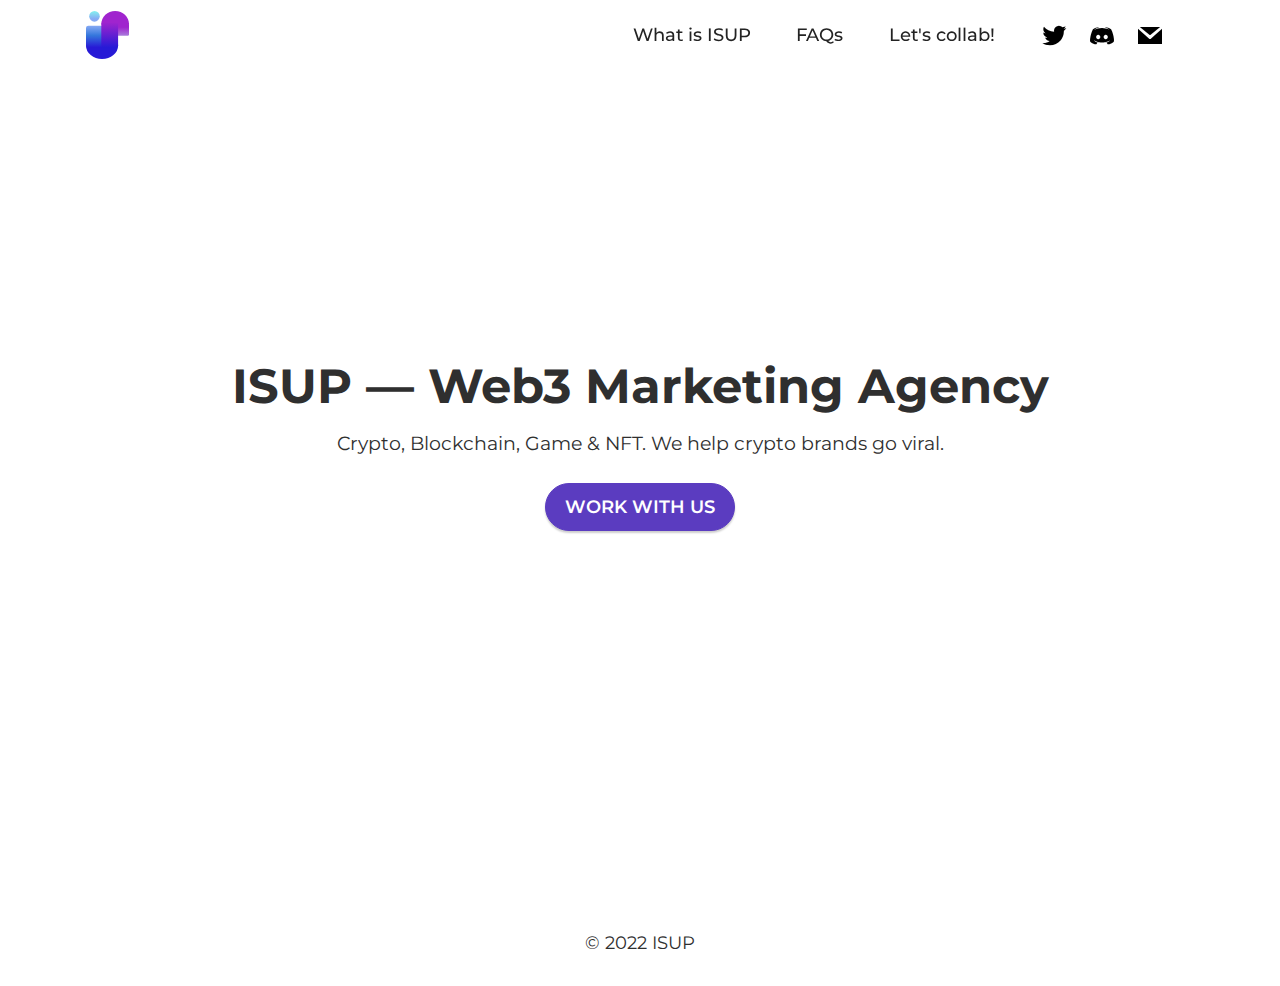
==== commit cc8a76f9: "New Site" ====
--- a/index.html
+++ b/index.html
@@ -1,21 +1,25 @@
 <!DOCTYPE html>
 <html  >
 <head>
+  <!-- Site made with Mobirise Website Builder v5.6.11, https://mobirise.com -->
   <meta charset="UTF-8">
   <meta http-equiv="X-UA-Compatible" content="IE=edge">
+  <meta name="generator" content="Mobirise v5.6.11, mobirise.com">
   <meta name="twitter:card" content="summary_large_image"/>
   <meta name="twitter:image:src" content="">
   <meta property="og:image" content="">
   <meta name="twitter:title" content="ISUP — Web3 Marketing Agency">
   <meta name="viewport" content="width=device-width, initial-scale=1, minimum-scale=1">
   <link rel="shortcut icon" href="assets/images/logo-1.svg" type="image/x-icon">
-  <meta name="description" content="">
+  <meta name="description" content="Crypto, Blockchain, Game & NFT. We help crypto brands go viral. Let's collab!">
   
   
   <title>ISUP — Web3 Marketing Agency</title>
   <link rel="stylesheet" href="assets/bootstrap/css/bootstrap.min.css">
   <link rel="stylesheet" href="assets/bootstrap/css/bootstrap-grid.min.css">
   <link rel="stylesheet" href="assets/bootstrap/css/bootstrap-reboot.min.css">
+  <link rel="stylesheet" href="assets/dropdown/css/style.css">
+  <link rel="stylesheet" href="assets/socicon/css/styles.css">
   <link rel="stylesheet" href="assets/theme/css/style.css">
   <link rel="preload" href="https://fonts.googleapis.com/css?family=Montserrat:100,200,300,400,500,600,700,800,900,100i,200i,300i,400i,500i,600i,700i,800i,900i&display=swap" as="style" onload="this.onload=null;this.rel='stylesheet'">
   <noscript><link rel="stylesheet" href="https://fonts.googleapis.com/css?family=Montserrat:100,200,300,400,500,600,700,800,900,100i,200i,300i,400i,500i,600i,700i,800i,900i&display=swap"></noscript>
@@ -27,22 +31,84 @@
 </head>
 <body>
   
-  <section data-bs-version="5.1" class="content4 cid-t7GZlMiUaB mbr-fullscreen" id="content4-f">
+  <section data-bs-version="5.1" class="menu menu1 cid-tar2jinYyN" once="menu" id="menu1-h">
+    
+
+    <nav class="navbar navbar-dropdown navbar-fixed-top navbar-expand-lg">
+        <div class="container">
+            <div class="navbar-brand">
+                <span class="navbar-logo">
+                    <a href="https://isup.agency/">
+                        <img src="assets/images/logo.svg" alt="ISUP — Web3 Marketing Agency" style="height: 3rem;">
+                    </a>
+                </span>
+                
+            </div>
+            <button class="navbar-toggler" type="button" data-toggle="collapse" data-bs-toggle="collapse" data-target="#navbarSupportedContent" data-bs-target="#navbarSupportedContent" aria-controls="navbarNavAltMarkup" aria-expanded="false" aria-label="Toggle navigation">
+                <div class="hamburger">
+                    <span></span>
+                    <span></span>
+                    <span></span>
+                    <span></span>
+                </div>
+            </button>
+            <div class="collapse navbar-collapse" id="navbarSupportedContent">
+                <ul class="navbar-nav nav-dropdown nav-right" data-app-modern-menu="true"><li class="nav-item"><a class="nav-link link text-black text-primary display-4" href="https://docs.isup.agency/" target="_blank">What is ISUP</a>
+                    </li><li class="nav-item"><a class="nav-link link text-black text-primary display-4" href="https://docs.isup.agency/resources/faqs" target="_blank">FAQs</a></li><li class="nav-item"><a class="nav-link link text-black display-4" href="https://docs.isup.agency/resources/lets-collab" target="_blank">Let's collab!</a></li></ul>
+                <div class="icons-menu">
+                    <a class="iconfont-wrapper" href="https://twitter.com/isupagency" target="_blank">
+                        <span class="p-2 mbr-iconfont socicon-twitter socicon"></span>
+                    </a>
+                    <a class="iconfont-wrapper" href="https://discord.gg/jQGM49VvFY" target="_blank">
+                        <span class="p-2 mbr-iconfont socicon-discord socicon"></span>
+                    </a>
+                    <a class="iconfont-wrapper" href="mailto:support@isup.agency">
+                        <span class="p-2 mbr-iconfont socicon-mail socicon"></span>
+                    </a>
+                    
+                </div>
+                
+            </div>
+        </div>
+    </nav>
+</section>
+
+<section data-bs-version="5.1" class="header18 cid-tar403iEK6 mbr-fullscreen" id="header18-k">
+
     
 
     
     
-    <div class="container">
+
+    <div class="align-center container">
         <div class="row justify-content-center">
-            <div class="title col-md-12 col-lg-10">
-                <h3 class="mbr-section-title mbr-fonts-style align-center mb-4 display-2"><strong>ISUP — Web3 Marketing Age</strong><strong>ncy</strong></h3>
-                <h4 class="mbr-section-subtitle align-center mbr-fonts-style mb-4 display-7">We help crypto brands go viral. Coming soon...</h4>
-                <div class="mbr-section-btn align-center"><a class="btn btn-warning display-4" href="https://docs.isup.agency/" target="_blank">DOCS</a>
-                    <a class="btn btn-warning-outline display-4" href="https://twitter.com/isupagency" target="_blank">Twitter</a></div>
+            <div class="col-12 col-lg-9">
+                <h1 class="mbr-section-title mbr-fonts-style mbr-white mb-3 display-2"><strong>ISUP — Web3 Marketing Agency</strong></h1>
+                
+                <p class="mbr-text mbr-fonts-style mbr-white display-7">
+                    Crypto, Blockchain, Game &amp; NFT. We help crypto brands go viral.
+                </p>
+                <div class="mbr-section-btn mt-3"><a class="btn btn-primary display-4" href="https://forms.gle/RUosRtkhKgfjU6pr6" target="_blank">WORK WITH US</a></div>
             </div>
         </div>
     </div>
-</section><section class="display-7" style="padding: 0;align-items: center;justify-content: center;flex-wrap: wrap;    align-content: center;display: flex;position: relative;height: 0rem;"><a href="https://mobiri.se/2780200" style="flex: 1 1;height: 0rem;position: absolute;width: 100%;z-index: 1;"><img alt="" style="height: 0rem;" src="[data-uri]"></a><p hidden style="margin: 0;text-align: center;" class="display-7">Designed with &#8204;</p><a hidden style="z-index:1" href="https://mobirise.com">Mobirise.com </a></section><script src="assets/bootstrap/js/bootstrap.bundle.min.js"></script>  <script src="assets/smoothscroll/smooth-scroll.js"></script>  <script src="assets/ytplayer/index.js"></script>  <script src="assets/theme/js/script.js"></script>  
+</section>
+
+<section data-bs-version="5.1" class="footer7 cid-tardhQ0obp" once="footers" id="footer7-l">
+
+    
+
+    
+
+    <div class="container">
+        <div class="media-container-row align-center mbr-white">
+            <div class="col-12">
+                <p class="mbr-text mb-0 mbr-fonts-style display-4">
+                    © 2022 ISUP</p>
+            </div>
+        </div>
+    </div>
+</section><section class="display-7" style="padding: 0;align-items: center;justify-content: center;flex-wrap: wrap;    align-content: center;display: flex;position: relative;height: 0rem;"><a href="https://mobiri.se/2780200" style="flex: 1 1;height: 0rem;position: absolute;width: 100%;z-index: 1;"><img alt="" style="height: 0rem;" src="[data-uri]"></a><p hidden style="margin: 0;text-align: center;" class="display-7">Built with &#8204;</p><a hidden style="z-index:1" href="https://mobirise.com">Mobirise </a></section><script src="assets/bootstrap/js/bootstrap.bundle.min.js"></script>  <script src="assets/smoothscroll/smooth-scroll.js"></script>  <script src="assets/ytplayer/index.js"></script>  <script src="assets/dropdown/js/navbar-dropdown.js"></script>  <script src="assets/theme/js/script.js"></script>  
   
   
 </body>
--- a/assets/dropdown/css/style.css
+++ b/assets/dropdown/css/style.css
@@ -0,0 +1,265 @@
+.navbar-dropdown {
+  left: 0;
+  padding: 0;
+  position: absolute;
+  right: 0;
+  top: 0;
+  transition: all 0.45s ease;
+  z-index: 1030;
+  background: #282828; }
+  .navbar-dropdown .navbar-logo {
+    margin-right: 0.8rem;
+    transition: margin 0.3s ease-in-out;
+    vertical-align: middle; }
+    .navbar-dropdown .navbar-logo img {
+      height: 3.125rem;
+      transition: all 0.3s ease-in-out; }
+    .navbar-dropdown .navbar-logo.mbr-iconfont {
+      font-size: 3.125rem;
+      line-height: 3.125rem; }
+  .navbar-dropdown .navbar-caption {
+    font-weight: 700;
+    white-space: normal;
+    vertical-align: -4px;
+    line-height: 3.125rem !important; }
+    .navbar-dropdown .navbar-caption, .navbar-dropdown .navbar-caption:hover {
+      color: inherit;
+      text-decoration: none; }
+  .navbar-dropdown .mbr-iconfont + .navbar-caption {
+    vertical-align: -1px; }
+  .navbar-dropdown.navbar-fixed-top {
+    position: fixed; }
+  .navbar-dropdown .navbar-brand span {
+    vertical-align: -4px; }
+  .navbar-dropdown.bg-color.transparent {
+    background: none; }
+  .navbar-dropdown.navbar-short .navbar-brand {
+    padding: 0.625rem 0; }
+    .navbar-dropdown.navbar-short .navbar-brand span {
+      vertical-align: -1px; }
+  .navbar-dropdown.navbar-short .navbar-caption {
+    line-height: 2.375rem !important;
+    vertical-align: -2px; }
+  .navbar-dropdown.navbar-short .navbar-logo {
+    margin-right: 0.5rem; }
+    .navbar-dropdown.navbar-short .navbar-logo img {
+      height: 2.375rem; }
+    .navbar-dropdown.navbar-short .navbar-logo.mbr-iconfont {
+      font-size: 2.375rem;
+      line-height: 2.375rem; }
+  .navbar-dropdown.navbar-short .mbr-table-cell {
+    height: 3.625rem; }
+  .navbar-dropdown .navbar-close {
+    left: 0.6875rem;
+    position: fixed;
+    top: 0.75rem;
+    z-index: 1000; }
+  .navbar-dropdown .hamburger-icon {
+    content: "";
+    display: inline-block;
+    vertical-align: middle;
+    width: 16px;
+    -webkit-box-shadow: 0 -6px 0 1px #282828,0 0 0 1px #282828,0 6px 0 1px #282828;
+    -moz-box-shadow: 0 -6px 0 1px #282828,0 0 0 1px #282828,0 6px 0 1px #282828;
+    box-shadow: 0 -6px 0 1px #282828,0 0 0 1px #282828,0 6px 0 1px #282828; }
+
+.dropdown-menu .dropdown-toggle[data-toggle="dropdown-submenu"]::after {
+  border-bottom: 0.35em solid transparent;
+  border-left: 0.35em solid;
+  border-right: 0;
+  border-top: 0.35em solid transparent;
+  margin-left: 0.3rem; }
+
+.dropdown-menu .dropdown-item:focus {
+  outline: 0; }
+
+.nav-dropdown {
+  font-size: 0.75rem;
+  font-weight: 500;
+  height: auto !important; }
+  .nav-dropdown .nav-btn {
+    padding-left: 1rem; }
+  .nav-dropdown .link {
+    margin: .667em 1.667em;
+    font-weight: 500;
+    padding: 0;
+    transition: color .2s ease-in-out; }
+    .nav-dropdown .link.dropdown-toggle {
+      margin-right: 2.583em; }
+      .nav-dropdown .link.dropdown-toggle::after {
+        margin-left: .25rem;
+        border-top: 0.35em solid;
+        border-right: 0.35em solid transparent;
+        border-left: 0.35em solid transparent;
+        border-bottom: 0; }
+      .nav-dropdown .link.dropdown-toggle[aria-expanded="true"] {
+        margin: 0;
+        padding: 0.667em 3.263em  0.667em 1.667em; }
+  .nav-dropdown .link::after,
+  .nav-dropdown .dropdown-item::after {
+    color: inherit; }
+  .nav-dropdown .btn {
+    font-size: 0.75rem;
+    font-weight: 700;
+    letter-spacing: 0;
+    margin-bottom: 0;
+    padding-left: 1.25rem;
+    padding-right: 1.25rem; }
+  .nav-dropdown .dropdown-menu {
+    border-radius: 0;
+    border: 0;
+    left: 0;
+    margin: 0;
+    padding-bottom: 1.25rem;
+    padding-top: 1.25rem;
+    position: relative; }
+  .nav-dropdown .dropdown-submenu {
+    margin-left: 0.125rem;
+    top: 0; }
+  .nav-dropdown .dropdown-item {
+    font-weight: 500;
+    line-height: 2;
+    padding: 0.3846em 4.615em 0.3846em 1.5385em;
+    position: relative;
+    transition: color .2s ease-in-out, background-color .2s ease-in-out; }
+    .nav-dropdown .dropdown-item::after {
+      margin-top: -0.3077em;
+      position: absolute;
+      right: 1.1538em;
+      top: 50%; }
+    .nav-dropdown .dropdown-item:focus, .nav-dropdown .dropdown-item:hover {
+      background: none; }
+
+@media (max-width: 767px) {
+  .nav-dropdown.navbar-toggleable-sm {
+    bottom: 0;
+    display: none;
+    left: 0;
+    overflow-x: hidden;
+    position: fixed;
+    top: 0;
+    transform: translateX(-100%);
+    -ms-transform: translateX(-100%);
+    -webkit-transform: translateX(-100%);
+    width: 18.75rem;
+    z-index: 999; } }
+.nav-dropdown.navbar-toggleable-xl {
+  bottom: 0;
+  display: none;
+  left: 0;
+  overflow-x: hidden;
+  position: fixed;
+  top: 0;
+  transform: translateX(-100%);
+  -ms-transform: translateX(-100%);
+  -webkit-transform: translateX(-100%);
+  width: 18.75rem;
+  z-index: 999; }
+
+.nav-dropdown-sm {
+  display: block !important;
+  overflow-x: hidden;
+  overflow: auto;
+  padding-top: 3.875rem; }
+  .nav-dropdown-sm::after {
+    content: "";
+    display: block;
+    height: 3rem;
+    width: 100%; }
+  .nav-dropdown-sm.collapse.in ~ .navbar-close {
+    display: block !important; }
+  .nav-dropdown-sm.collapsing, .nav-dropdown-sm.collapse.in {
+    transform: translateX(0);
+    -ms-transform: translateX(0);
+    -webkit-transform: translateX(0);
+    transition: all 0.25s ease-out;
+    -webkit-transition: all 0.25s ease-out;
+    background: #282828; }
+  .nav-dropdown-sm.collapsing[aria-expanded="false"] {
+    transform: translateX(-100%);
+    -ms-transform: translateX(-100%);
+    -webkit-transform: translateX(-100%); }
+  .nav-dropdown-sm .nav-item {
+    display: block;
+    margin-left: 0 !important;
+    padding-left: 0; }
+  .nav-dropdown-sm .link,
+  .nav-dropdown-sm .dropdown-item {
+    border-top: 1px dotted rgba(255, 255, 255, 0.1);
+    font-size: 0.8125rem;
+    line-height: 1.6;
+    margin: 0 !important;
+    padding: 0.875rem 2.4rem 0.875rem 1.5625rem !important;
+    position: relative;
+    white-space: normal; }
+    .nav-dropdown-sm .link:focus, .nav-dropdown-sm .link:hover,
+    .nav-dropdown-sm .dropdown-item:focus,
+    .nav-dropdown-sm .dropdown-item:hover {
+      background: rgba(0, 0, 0, 0.2) !important;
+      color: #c0a375; }
+  .nav-dropdown-sm .nav-btn {
+    position: relative;
+    padding: 1.5625rem 1.5625rem 0 1.5625rem; }
+    .nav-dropdown-sm .nav-btn::before {
+      border-top: 1px dotted rgba(255, 255, 255, 0.1);
+      content: "";
+      left: 0;
+      position: absolute;
+      top: 0;
+      width: 100%; }
+    .nav-dropdown-sm .nav-btn + .nav-btn {
+      padding-top: 0.625rem; }
+      .nav-dropdown-sm .nav-btn + .nav-btn::before {
+        display: none; }
+  .nav-dropdown-sm .btn {
+    padding: 0.625rem 0; }
+  .nav-dropdown-sm .dropdown-toggle[data-toggle="dropdown-submenu"]::after {
+    margin-left: .25rem;
+    border-top: 0.35em solid;
+    border-right: 0.35em solid transparent;
+    border-left: 0.35em solid transparent;
+    border-bottom: 0; }
+  .nav-dropdown-sm .dropdown-toggle[data-toggle="dropdown-submenu"][aria-expanded="true"]::after {
+    border-top: 0;
+    border-right: 0.35em solid transparent;
+    border-left: 0.35em solid transparent;
+    border-bottom: 0.35em solid; }
+  .nav-dropdown-sm .dropdown-menu {
+    margin: 0;
+    padding: 0;
+    position: relative;
+    top: 0;
+    left: 0;
+    width: 100%;
+    border: 0;
+    float: none;
+    border-radius: 0;
+    background: none; }
+  .nav-dropdown-sm .dropdown-submenu {
+    left: 100%;
+    margin-left: 0.125rem;
+    margin-top: -1.25rem;
+    top: 0; }
+
+.navbar-toggleable-sm .nav-dropdown .dropdown-menu {
+  position: absolute; }
+
+.navbar-toggleable-sm .nav-dropdown .dropdown-submenu {
+  left: 100%;
+  margin-left: 0.125rem;
+  margin-top: -1.25rem;
+  top: 0; }
+
+.navbar-toggleable-sm.opened .nav-dropdown .dropdown-menu {
+  position: relative; }
+
+.navbar-toggleable-sm.opened .nav-dropdown .dropdown-submenu {
+  left: 0;
+  margin-left: 00rem;
+  margin-top: 0rem;
+  top: 0; }
+
+.is-builder .nav-dropdown.collapsing {
+  transition: none !important; }
+
+
--- a/assets/socicon/css/styles.css
+++ b/assets/socicon/css/styles.css
@@ -0,0 +1,934 @@
+@charset "UTF-8";
+
+@font-face {
+  font-family: 'Socicon';
+  src:  url('../fonts/socicon.eot');
+  src:  url('../fonts/socicon.eot?#iefix') format('embedded-opentype'),
+    url('../fonts/socicon.woff2') format('woff2'),
+    url('../fonts/socicon.ttf') format('truetype'),
+    url('../fonts/socicon.woff') format('woff'),
+    url('../fonts/socicon.svg#socicon') format('svg');
+  font-weight: normal;
+  font-style: normal;
+  font-display: swap;
+}
+
+[data-icon]:before {
+  font-family: "socicon" !important;
+  content: attr(data-icon);
+  font-style: normal !important;
+  font-weight: normal !important;
+  font-variant: normal !important;
+  text-transform: none !important;
+  speak: none;
+  line-height: 1;
+  -webkit-font-smoothing: antialiased;
+  -moz-osx-font-smoothing: grayscale;
+}
+
+[class^="socicon-"], [class*=" socicon-"] {
+  /* use !important to prevent issues with browser extensions that change fonts */
+  font-family: 'Socicon' !important;
+  speak: none;
+  font-style: normal;
+  font-weight: normal;
+  font-variant: normal;
+  text-transform: none;
+  line-height: 1;
+
+  /* Better Font Rendering =========== */
+  -webkit-font-smoothing: antialiased;
+  -moz-osx-font-smoothing: grayscale;
+}
+
+.socicon-eitaa:before {
+  content: "\e97c";
+}
+.socicon-soroush:before {
+  content: "\e97d";
+}
+.socicon-bale:before {
+  content: "\e97e";
+}
+.socicon-zazzle:before {
+  content: "\e97b";
+}
+.socicon-society6:before {
+  content: "\e97a";
+}
+.socicon-redbubble:before {
+  content: "\e979";
+}
+.socicon-avvo:before {
+  content: "\e978";
+}
+.socicon-stitcher:before {
+  content: "\e977";
+}
+.socicon-googlehangouts:before {
+  content: "\e974";
+}
+.socicon-dlive:before {
+  content: "\e975";
+}
+.socicon-vsco:before {
+  content: "\e976";
+}
+.socicon-flipboard:before {
+  content: "\e973";
+}
+.socicon-ubuntu:before {
+  content: "\e958";
+}
+.socicon-artstation:before {
+  content: "\e959";
+}
+.socicon-invision:before {
+  content: "\e95a";
+}
+.socicon-torial:before {
+  content: "\e95b";
+}
+.socicon-collectorz:before {
+  content: "\e95c";
+}
+.socicon-seenthis:before {
+  content: "\e95d";
+}
+.socicon-googleplaymusic:before {
+  content: "\e95e";
+}
+.socicon-debian:before {
+  content: "\e95f";
+}
+.socicon-filmfreeway:before {
+  content: "\e960";
+}
+.socicon-gnome:before {
+  content: "\e961";
+}
+.socicon-itchio:before {
+  content: "\e962";
+}
+.socicon-jamendo:before {
+  content: "\e963";
+}
+.socicon-mix:before {
+  content: "\e964";
+}
+.socicon-sharepoint:before {
+  content: "\e965";
+}
+.socicon-tinder:before {
+  content: "\e966";
+}
+.socicon-windguru:before {
+  content: "\e967";
+}
+.socicon-cdbaby:before {
+  content: "\e968";
+}
+.socicon-elementaryos:before {
+  content: "\e969";
+}
+.socicon-stage32:before {
+  content: "\e96a";
+}
+.socicon-tiktok:before {
+  content: "\e96b";
+}
+.socicon-gitter:before {
+  content: "\e96c";
+}
+.socicon-letterboxd:before {
+  content: "\e96d";
+}
+.socicon-threema:before {
+  content: "\e96e";
+}
+.socicon-splice:before {
+  content: "\e96f";
+}
+.socicon-metapop:before {
+  content: "\e970";
+}
+.socicon-naver:before {
+  content: "\e971";
+}
+.socicon-remote:before {
+  content: "\e972";
+}
+.socicon-internet:before {
+  content: "\e957";
+}
+.socicon-moddb:before {
+  content: "\e94b";
+}
+.socicon-indiedb:before {
+  content: "\e94c";
+}
+.socicon-traxsource:before {
+  content: "\e94d";
+}
+.socicon-gamefor:before {
+  content: "\e94e";
+}
+.socicon-pixiv:before {
+  content: "\e94f";
+}
+.socicon-myanimelist:before {
+  content: "\e950";
+}
+.socicon-blackberry:before {
+  content: "\e951";
+}
+.socicon-wickr:before {
+  content: "\e952";
+}
+.socicon-spip:before {
+  content: "\e953";
+}
+.socicon-napster:before {
+  content: "\e954";
+}
+.socicon-beatport:before {
+  content: "\e955";
+}
+.socicon-hackerone:before {
+  content: "\e956";
+}
+.socicon-hackernews:before {
+  content: "\e946";
+}
+.socicon-smashwords:before {
+  content: "\e947";
+}
+.socicon-kobo:before {
+  content: "\e948";
+}
+.socicon-bookbub:before {
+  content: "\e949";
+}
+.socicon-mailru:before {
+  content: "\e94a";
+}
+.socicon-gitlab:before {
+  content: "\e945";
+}
+.socicon-instructables:before {
+  content: "\e944";
+}
+.socicon-portfolio:before {
+  content: "\e943";
+}
+.socicon-codered:before {
+  content: "\e940";
+}
+.socicon-origin:before {
+  content: "\e941";
+}
+.socicon-nextdoor:before {
+  content: "\e942";
+}
+.socicon-udemy:before {
+  content: "\e93f";
+}
+.socicon-livemaster:before {
+  content: "\e93e";
+}
+.socicon-crunchbase:before {
+  content: "\e93b";
+}
+.socicon-homefy:before {
+  content: "\e93c";
+}
+.socicon-calendly:before {
+  content: "\e93d";
+}
+.socicon-realtor:before {
+  content: "\e90f";
+}
+.socicon-tidal:before {
+  content: "\e910";
+}
+.socicon-qobuz:before {
+  content: "\e911";
+}
+.socicon-natgeo:before {
+  content: "\e912";
+}
+.socicon-mastodon:before {
+  content: "\e913";
+}
+.socicon-unsplash:before {
+  content: "\e914";
+}
+.socicon-homeadvisor:before {
+  content: "\e915";
+}
+.socicon-angieslist:before {
+  content: "\e916";
+}
+.socicon-codepen:before {
+  content: "\e917";
+}
+.socicon-slack:before {
+  content: "\e918";
+}
+.socicon-openaigym:before {
+  content: "\e919";
+}
+.socicon-logmein:before {
+  content: "\e91a";
+}
+.socicon-fiverr:before {
+  content: "\e91b";
+}
+.socicon-gotomeeting:before {
+  content: "\e91c";
+}
+.socicon-aliexpress:before {
+  content: "\e91d";
+}
+.socicon-guru:before {
+  content: "\e91e";
+}
+.socicon-appstore:before {
+  content: "\e91f";
+}
+.socicon-homes:before {
+  content: "\e920";
+}
+.socicon-zoom:before {
+  content: "\e921";
+}
+.socicon-alibaba:before {
+  content: "\e922";
+}
+.socicon-craigslist:before {
+  content: "\e923";
+}
+.socicon-wix:before {
+  content: "\e924";
+}
+.socicon-redfin:before {
+  content: "\e925";
+}
+.socicon-googlecalendar:before {
+  content: "\e926";
+}
+.socicon-shopify:before {
+  content: "\e927";
+}
+.socicon-freelancer:before {
+  content: "\e928";
+}
+.socicon-seedrs:before {
+  content: "\e929";
+}
+.socicon-bing:before {
+  content: "\e92a";
+}
+.socicon-doodle:before {
+  content: "\e92b";
+}
+.socicon-bonanza:before {
+  content: "\e92c";
+}
+.socicon-squarespace:before {
+  content: "\e92d";
+}
+.socicon-toptal:before {
+  content: "\e92e";
+}
+.socicon-gust:before {
+  content: "\e92f";
+}
+.socicon-ask:before {
+  content: "\e930";
+}
+.socicon-trulia:before {
+  content: "\e931";
+}
+.socicon-loomly:before {
+  content: "\e932";
+}
+.socicon-ghost:before {
+  content: "\e933";
+}
+.socicon-upwork:before {
+  content: "\e934";
+}
+.socicon-fundable:before {
+  content: "\e935";
+}
+.socicon-booking:before {
+  content: "\e936";
+}
+.socicon-googlemaps:before {
+  content: "\e937";
+}
+.socicon-zillow:before {
+  content: "\e938";
+}
+.socicon-niconico:before {
+  content: "\e939";
+}
+.socicon-toneden:before {
+  content: "\e93a";
+}
+.socicon-augment:before {
+  content: "\e908";
+}
+.socicon-bitbucket:before {
+  content: "\e909";
+}
+.socicon-fyuse:before {
+  content: "\e90a";
+}
+.socicon-yt-gaming:before {
+  content: "\e90b";
+}
+.socicon-sketchfab:before {
+  content: "\e90c";
+}
+.socicon-mobcrush:before {
+  content: "\e90d";
+}
+.socicon-microsoft:before {
+  content: "\e90e";
+}
+.socicon-pandora:before {
+  content: "\e907";
+}
+.socicon-messenger:before {
+  content: "\e906";
+}
+.socicon-gamewisp:before {
+  content: "\e905";
+}
+.socicon-bloglovin:before {
+  content: "\e904";
+}
+.socicon-tunein:before {
+  content: "\e903";
+}
+.socicon-gamejolt:before {
+  content: "\e901";
+}
+.socicon-trello:before {
+  content: "\e902";
+}
+.socicon-spreadshirt:before {
+  content: "\e900";
+}
+.socicon-500px:before {
+  content: "\e000";
+}
+.socicon-8tracks:before {
+  content: "\e001";
+}
+.socicon-airbnb:before {
+  content: "\e002";
+}
+.socicon-alliance:before {
+  content: "\e003";
+}
+.socicon-amazon:before {
+  content: "\e004";
+}
+.socicon-amplement:before {
+  content: "\e005";
+}
+.socicon-android:before {
+  content: "\e006";
+}
+.socicon-angellist:before {
+  content: "\e007";
+}
+.socicon-apple:before {
+  content: "\e008";
+}
+.socicon-appnet:before {
+  content: "\e009";
+}
+.socicon-baidu:before {
+  content: "\e00a";
+}
+.socicon-bandcamp:before {
+  content: "\e00b";
+}
+.socicon-battlenet:before {
+  content: "\e00c";
+}
+.socicon-mixer:before {
+  content: "\e00d";
+}
+.socicon-bebee:before {
+  content: "\e00e";
+}
+.socicon-bebo:before {
+  content: "\e00f";
+}
+.socicon-behance:before {
+  content: "\e010";
+}
+.socicon-blizzard:before {
+  content: "\e011";
+}
+.socicon-blogger:before {
+  content: "\e012";
+}
+.socicon-buffer:before {
+  content: "\e013";
+}
+.socicon-chrome:before {
+  content: "\e014";
+}
+.socicon-coderwall:before {
+  content: "\e015";
+}
+.socicon-curse:before {
+  content: "\e016";
+}
+.socicon-dailymotion:before {
+  content: "\e017";
+}
+.socicon-deezer:before {
+  content: "\e018";
+}
+.socicon-delicious:before {
+  content: "\e019";
+}
+.socicon-deviantart:before {
+  content: "\e01a";
+}
+.socicon-diablo:before {
+  content: "\e01b";
+}
+.socicon-digg:before {
+  content: "\e01c";
+}
+.socicon-discord:before {
+  content: "\e01d";
+}
+.socicon-disqus:before {
+  content: "\e01e";
+}
+.socicon-douban:before {
+  content: "\e01f";
+}
+.socicon-draugiem:before {
+  content: "\e020";
+}
+.socicon-dribbble:before {
+  content: "\e021";
+}
+.socicon-drupal:before {
+  content: "\e022";
+}
+.socicon-ebay:before {
+  content: "\e023";
+}
+.socicon-ello:before {
+  content: "\e024";
+}
+.socicon-endomodo:before {
+  content: "\e025";
+}
+.socicon-envato:before {
+  content: "\e026";
+}
+.socicon-etsy:before {
+  content: "\e027";
+}
+.socicon-facebook:before {
+  content: "\e028";
+}
+.socicon-feedburner:before {
+  content: "\e029";
+}
+.socicon-filmweb:before {
+  content: "\e02a";
+}
+.socicon-firefox:before {
+  content: "\e02b";
+}
+.socicon-flattr:before {
+  content: "\e02c";
+}
+.socicon-flickr:before {
+  content: "\e02d";
+}
+.socicon-formulr:before {
+  content: "\e02e";
+}
+.socicon-forrst:before {
+  content: "\e02f";
+}
+.socicon-foursquare:before {
+  content: "\e030";
+}
+.socicon-friendfeed:before {
+  content: "\e031";
+}
+.socicon-github:before {
+  content: "\e032";
+}
+.socicon-goodreads:before {
+  content: "\e033";
+}
+.socicon-google:before {
+  content: "\e034";
+}
+.socicon-googlescholar:before {
+  content: "\e035";
+}
+.socicon-googlegroups:before {
+  content: "\e036";
+}
+.socicon-googlephotos:before {
+  content: "\e037";
+}
+.socicon-googleplus:before {
+  content: "\e038";
+}
+.socicon-grooveshark:before {
+  content: "\e039";
+}
+.socicon-hackerrank:before {
+  content: "\e03a";
+}
+.socicon-hearthstone:before {
+  content: "\e03b";
+}
+.socicon-hellocoton:before {
+  content: "\e03c";
+}
+.socicon-heroes:before {
+  content: "\e03d";
+}
+.socicon-smashcast:before {
+  content: "\e03e";
+}
+.socicon-horde:before {
+  content: "\e03f";
+}
+.socicon-houzz:before {
+  content: "\e040";
+}
+.socicon-icq:before {
+  content: "\e041";
+}
+.socicon-identica:before {
+  content: "\e042";
+}
+.socicon-imdb:before {
+  content: "\e043";
+}
+.socicon-instagram:before {
+  content: "\e044";
+}
+.socicon-issuu:before {
+  content: "\e045";
+}
+.socicon-istock:before {
+  content: "\e046";
+}
+.socicon-itunes:before {
+  content: "\e047";
+}
+.socicon-keybase:before {
+  content: "\e048";
+}
+.socicon-lanyrd:before {
+  content: "\e049";
+}
+.socicon-lastfm:before {
+  content: "\e04a";
+}
+.socicon-line:before {
+  content: "\e04b";
+}
+.socicon-linkedin:before {
+  content: "\e04c";
+}
+.socicon-livejournal:before {
+  content: "\e04d";
+}
+.socicon-lyft:before {
+  content: "\e04e";
+}
+.socicon-macos:before {
+  content: "\e04f";
+}
+.socicon-mail:before {
+  content: "\e050";
+}
+.socicon-medium:before {
+  content: "\e051";
+}
+.socicon-meetup:before {
+  content: "\e052";
+}
+.socicon-mixcloud:before {
+  content: "\e053";
+}
+.socicon-modelmayhem:before {
+  content: "\e054";
+}
+.socicon-mumble:before {
+  content: "\e055";
+}
+.socicon-myspace:before {
+  content: "\e056";
+}
+.socicon-newsvine:before {
+  content: "\e057";
+}
+.socicon-nintendo:before {
+  content: "\e058";
+}
+.socicon-npm:before {
+  content: "\e059";
+}
+.socicon-odnoklassniki:before {
+  content: "\e05a";
+}
+.socicon-openid:before {
+  content: "\e05b";
+}
+.socicon-opera:before {
+  content: "\e05c";
+}
+.socicon-outlook:before {
+  content: "\e05d";
+}
+.socicon-overwatch:before {
+  content: "\e05e";
+}
+.socicon-patreon:before {
+  content: "\e05f";
+}
+.socicon-paypal:before {
+  content: "\e060";
+}
+.socicon-periscope:before {
+  content: "\e061";
+}
+.socicon-persona:before {
+  content: "\e062";
+}
+.socicon-pinterest:before {
+  content: "\e063";
+}
+.socicon-play:before {
+  content: "\e064";
+}
+.socicon-player:before {
+  content: "\e065";
+}
+.socicon-playstation:before {
+  content: "\e066";
+}
+.socicon-pocket:before {
+  content: "\e067";
+}
+.socicon-qq:before {
+  content: "\e068";
+}
+.socicon-quora:before {
+  content: "\e069";
+}
+.socicon-raidcall:before {
+  content: "\e06a";
+}
+.socicon-ravelry:before {
+  content: "\e06b";
+}
+.socicon-reddit:before {
+  content: "\e06c";
+}
+.socicon-renren:before {
+  content: "\e06d";
+}
+.socicon-researchgate:before {
+  content: "\e06e";
+}
+.socicon-residentadvisor:before {
+  content: "\e06f";
+}
+.socicon-reverbnation:before {
+  content: "\e070";
+}
+.socicon-rss:before {
+  content: "\e071";
+}
+.socicon-sharethis:before {
+  content: "\e072";
+}
+.socicon-skype:before {
+  content: "\e073";
+}
+.socicon-slideshare:before {
+  content: "\e074";
+}
+.socicon-smugmug:before {
+  content: "\e075";
+}
+.socicon-snapchat:before {
+  content: "\e076";
+}
+.socicon-songkick:before {
+  content: "\e077";
+}
+.socicon-soundcloud:before {
+  content: "\e078";
+}
+.socicon-spotify:before {
+  content: "\e079";
+}
+.socicon-stackexchange:before {
+  content: "\e07a";
+}
+.socicon-stackoverflow:before {
+  content: "\e07b";
+}
+.socicon-starcraft:before {
+  content: "\e07c";
+}
+.socicon-stayfriends:before {
+  content: "\e07d";
+}
+.socicon-steam:before {
+  content: "\e07e";
+}
+.socicon-storehouse:before {
+  content: "\e07f";
+}
+.socicon-strava:before {
+  content: "\e080";
+}
+.socicon-streamjar:before {
+  content: "\e081";
+}
+.socicon-stumbleupon:before {
+  content: "\e082";
+}
+.socicon-swarm:before {
+  content: "\e083";
+}
+.socicon-teamspeak:before {
+  content: "\e084";
+}
+.socicon-teamviewer:before {
+  content: "\e085";
+}
+.socicon-technorati:before {
+  content: "\e086";
+}
+.socicon-telegram:before {
+  content: "\e087";
+}
+.socicon-tripadvisor:before {
+  content: "\e088";
+}
+.socicon-tripit:before {
+  content: "\e089";
+}
+.socicon-triplej:before {
+  content: "\e08a";
+}
+.socicon-tumblr:before {
+  content: "\e08b";
+}
+.socicon-twitch:before {
+  content: "\e08c";
+}
+.socicon-twitter:before {
+  content: "\e08d";
+}
+.socicon-uber:before {
+  content: "\e08e";
+}
+.socicon-ventrilo:before {
+  content: "\e08f";
+}
+.socicon-viadeo:before {
+  content: "\e090";
+}
+.socicon-viber:before {
+  content: "\e091";
+}
+.socicon-viewbug:before {
+  content: "\e092";
+}
+.socicon-vimeo:before {
+  content: "\e093";
+}
+.socicon-vine:before {
+  content: "\e094";
+}
+.socicon-vkontakte:before {
+  content: "\e095";
+}
+.socicon-warcraft:before {
+  content: "\e096";
+}
+.socicon-wechat:before {
+  content: "\e097";
+}
+.socicon-weibo:before {
+  content: "\e098";
+}
+.socicon-whatsapp:before {
+  content: "\e099";
+}
+.socicon-wikipedia:before {
+  content: "\e09a";
+}
+.socicon-windows:before {
+  content: "\e09b";
+}
+.socicon-wordpress:before {
+  content: "\e09c";
+}
+.socicon-wykop:before {
+  content: "\e09d";
+}
+.socicon-xbox:before {
+  content: "\e09e";
+}
+.socicon-xing:before {
+  content: "\e09f";
+}
+.socicon-yahoo:before {
+  content: "\e0a0";
+}
+.socicon-yammer:before {
+  content: "\e0a1";
+}
+.socicon-yandex:before {
+  content: "\e0a2";
+}
+.socicon-yelp:before {
+  content: "\e0a3";
+}
+.socicon-younow:before {
+  content: "\e0a4";
+}
+.socicon-youtube:before {
+  content: "\e0a5";
+}
+.socicon-zapier:before {
+  content: "\e0a6";
+}
+.socicon-zerply:before {
+  content: "\e0a7";
+}
+.socicon-zomato:before {
+  content: "\e0a8";
+}
+.socicon-zynga:before {
+  content: "\e0a9";
+}
--- a/assets/mobirise/css/mbr-additional.css
+++ b/assets/mobirise/css/mbr-additional.css
@@ -96,7 +96,7 @@
   border-radius: 4px;
 }
 .bg-primary {
-  background-color: #6592e6 !important;
+  background-color: #5b3cc0 !important;
 }
 .bg-success {
   background-color: #40b0bf !important;
@@ -112,8 +112,8 @@
 }
 .btn-primary,
 .btn-primary:active {
-  background-color: #6592e6 !important;
-  border-color: #6592e6 !important;
+  background-color: #5b3cc0 !important;
+  border-color: #5b3cc0 !important;
   color: #ffffff !important;
   box-shadow: 0 2px 2px 0 rgba(0, 0, 0, 0.2);
 }
@@ -122,15 +122,15 @@
 .btn-primary.focus,
 .btn-primary.active {
   color: #ffffff !important;
-  background-color: #2260d2 !important;
-  border-color: #2260d2 !important;
+  background-color: #3c277e !important;
+  border-color: #3c277e !important;
   box-shadow: 0 2px 5px 0 rgba(0, 0, 0, 0.2);
 }
 .btn-primary.disabled,
 .btn-primary:disabled {
   color: #ffffff !important;
-  background-color: #2260d2 !important;
-  border-color: #2260d2 !important;
+  background-color: #3c277e !important;
+  border-color: #3c277e !important;
 }
 .btn-secondary,
 .btn-secondary:active {
@@ -290,13 +290,13 @@
 .btn-primary-outline:active {
   background-color: transparent !important;
   border-color: transparent;
-  color: #6592e6;
+  color: #5b3cc0;
 }
 .btn-primary-outline:hover,
 .btn-primary-outline:focus,
 .btn-primary-outline.focus,
 .btn-primary-outline.active {
-  color: #2260d2 !important;
+  color: #3c277e !important;
   background-color: transparent!important;
   border-color: transparent!important;
   box-shadow: none!important;
@@ -304,8 +304,8 @@
 .btn-primary-outline.disabled,
 .btn-primary-outline:disabled {
   color: #ffffff !important;
-  background-color: #6592e6 !important;
-  border-color: #6592e6 !important;
+  background-color: #5b3cc0 !important;
+  border-color: #5b3cc0 !important;
 }
 .btn-secondary-outline,
 .btn-secondary-outline:active {
@@ -455,7 +455,7 @@
   border-color: #fafafa !important;
 }
 .text-primary {
-  color: #6592e6 !important;
+  color: #5b3cc0 !important;
 }
 .text-secondary {
   color: #ff6666 !important;
@@ -481,7 +481,7 @@
 a.text-primary:hover,
 a.text-primary:focus,
 a.text-primary.active {
-  color: #205ac5 !important;
+  color: #362472 !important;
 }
 a.text-secondary:hover,
 a.text-secondary:focus,
@@ -532,7 +532,7 @@
   background-position: 0px 1.2em;
 }
 .nav-tabs .nav-link.active {
-  color: #6592e6;
+  color: #5b3cc0;
 }
 .nav-tabs .nav-link:not(.active) {
   color: #232323;
@@ -556,8 +556,8 @@
   border-radius: 100px !important;
 }
 .mbr-gallery-filter li.active .btn {
-  background-color: #6592e6;
-  border-color: #6592e6;
+  background-color: #5b3cc0;
+  border-color: #5b3cc0;
   color: #ffffff;
 }
 .mbr-gallery-filter li.active .btn:focus {
@@ -568,11 +568,11 @@
 }
 a,
 a:hover {
-  color: #6592e6;
+  color: #5b3cc0;
 }
 .mbr-plan-header.bg-primary .mbr-plan-subtitle,
 .mbr-plan-header.bg-primary .mbr-plan-price-desc {
-  color: #ffffff;
+  color: #ac9ce0;
 }
 .mbr-plan-header.bg-success .mbr-plan-subtitle,
 .mbr-plan-header.bg-success .mbr-plan-price-desc {
@@ -606,7 +606,7 @@
 .form-control:hover,
 .form-control:focus {
   box-shadow: rgba(0, 0, 0, 0.07) 0px 1px 1px 0px, rgba(0, 0, 0, 0.07) 0px 1px 3px 0px, rgba(0, 0, 0, 0.03) 0px 0px 0px 1px;
-  border-color: #6592e6 !important;
+  border-color: #5b3cc0 !important;
 }
 .form-control:-webkit-input-placeholder {
   font-family: 'Montserrat', sans-serif;
@@ -618,7 +618,7 @@
   font-size: 1.375rem;
 }
 blockquote {
-  border-color: #6592e6;
+  border-color: #5b3cc0;
 }
 /* Forms */
 .mbr-form .input-group-btn a.btn {
@@ -636,14 +636,14 @@
 }
 .jq-selectbox li:hover,
 .jq-selectbox li.selected {
-  background-color: #6592e6;
+  background-color: #5b3cc0;
   color: #ffffff;
 }
 .jq-number__spin {
   transition: 0.25s ease;
 }
 .jq-number__spin:hover {
-  border-color: #6592e6;
+  border-color: #5b3cc0;
 }
 .jq-selectbox .jq-selectbox__trigger-arrow,
 .jq-number__spin.minus:after,
@@ -655,14 +655,14 @@
 .jq-selectbox:hover .jq-selectbox__trigger-arrow,
 .jq-number__spin.minus:hover:after,
 .jq-number__spin.plus:hover:after {
-  border-top-color: #6592e6;
-  border-bottom-color: #6592e6;
+  border-top-color: #5b3cc0;
+  border-bottom-color: #5b3cc0;
 }
 .xdsoft_datetimepicker .xdsoft_calendar td.xdsoft_default,
 .xdsoft_datetimepicker .xdsoft_calendar td.xdsoft_current,
 .xdsoft_datetimepicker .xdsoft_timepicker .xdsoft_time_box > div > div.xdsoft_current {
   color: #ffffff !important;
-  background-color: #6592e6 !important;
+  background-color: #5b3cc0 !important;
   box-shadow: none !important;
 }
 .xdsoft_datetimepicker .xdsoft_calendar td:hover,
@@ -693,7 +693,7 @@
   top: 50%;
   left: 50%;
   transform: translateX(-50%) translateY(-50%);
-  background-image: url("data:image/svg+xml;charset=UTF-8,%3csvg width='32' height='32' viewBox='0 0 64 64' xmlns='http://www.w3.org/2000/svg' stroke='%236592e6' %3e%3cg fill='none' fill-rule='evenodd'%3e%3cg transform='translate(16 16)' stroke-width='2'%3e%3ccircle stroke-opacity='.5' cx='16' cy='16' r='16'/%3e%3cpath d='M32 16c0-9.94-8.06-16-16-16'%3e%3canimateTransform attributeName='transform' type='rotate' from='0 16 16' to='360 16 16' dur='1s' repeatCount='indefinite'/%3e%3c/path%3e%3c/g%3e%3c/g%3e%3c/svg%3e");
+  background-image: url("data:image/svg+xml;charset=UTF-8,%3csvg width='32' height='32' viewBox='0 0 64 64' xmlns='http://www.w3.org/2000/svg' stroke='%235b3cc0' %3e%3cg fill='none' fill-rule='evenodd'%3e%3cg transform='translate(16 16)' stroke-width='2'%3e%3ccircle stroke-opacity='.5' cx='16' cy='16' r='16'/%3e%3cpath d='M32 16c0-9.94-8.06-16-16-16'%3e%3canimateTransform attributeName='transform' type='rotate' from='0 16 16' to='360 16 16' dur='1s' repeatCount='indefinite'/%3e%3c/path%3e%3c/g%3e%3c/g%3e%3c/svg%3e");
 }
 section.lazy-placeholder:after {
   opacity: 0.5;
@@ -704,13 +704,375 @@
 a {
   transition: color 0.6s;
 }
-.cid-t7GZlMiUaB {
+.cid-tar2jinYyN {
+  z-index: 1000;
+  width: 100%;
+}
+.cid-tar2jinYyN nav.navbar {
+  position: fixed;
+}
+.cid-tar2jinYyN .dropdown-item:before {
+  font-family: Moririse2 !important;
+  content: "\e966";
+  display: inline-block;
+  width: 0;
+  position: absolute;
+  left: 1rem;
+  top: 0.5rem;
+  margin-right: 0.5rem;
+  line-height: 1;
+  font-size: inherit;
+  vertical-align: middle;
+  text-align: center;
+  overflow: hidden;
+  transform: scale(0, 1);
+  transition: all 0.25s ease-in-out;
+}
+.cid-tar2jinYyN .dropdown-menu {
+  padding: 0;
+  border-radius: 4px;
+  box-shadow: 0 1px 3px 0 rgba(0, 0, 0, 0.1);
+}
+.cid-tar2jinYyN .dropdown-item {
+  border-bottom: 1px solid #e6e6e6;
+}
+.cid-tar2jinYyN .dropdown-item:hover,
+.cid-tar2jinYyN .dropdown-item:focus {
+  background: #5b3cc0 !important;
+  color: white !important;
+}
+.cid-tar2jinYyN .dropdown-item:hover span {
+  color: white;
+}
+.cid-tar2jinYyN .dropdown-item:first-child {
+  border-top-left-radius: 4px;
+  border-top-right-radius: 4px;
+}
+.cid-tar2jinYyN .dropdown-item:last-child {
+  border-bottom: none;
+  border-bottom-left-radius: 4px;
+  border-bottom-right-radius: 4px;
+}
+.cid-tar2jinYyN .nav-dropdown .link {
+  padding: 0 0.3em !important;
+  margin: 0.667em 1em !important;
+}
+.cid-tar2jinYyN .nav-dropdown .link.dropdown-toggle::after {
+  margin-left: 0.5rem;
+  margin-top: 0.2rem;
+}
+.cid-tar2jinYyN .nav-link {
+  position: relative;
+}
+.cid-tar2jinYyN .container {
+  display: flex;
+  margin: auto;
+}
+@media (min-width: 992px) {
+  .cid-tar2jinYyN .container {
+    flex-wrap: nowrap;
+  }
+}
+.cid-tar2jinYyN .iconfont-wrapper {
+  color: #000000 !important;
+  font-size: 1.5rem;
+  padding-right: 0.5rem;
+}
+.cid-tar2jinYyN .dropdown-menu,
+.cid-tar2jinYyN .navbar.opened {
+  background: #ffffff !important;
+}
+.cid-tar2jinYyN .nav-item:focus,
+.cid-tar2jinYyN .nav-link:focus {
+  outline: none;
+}
+.cid-tar2jinYyN .dropdown .dropdown-menu .dropdown-item {
+  width: auto;
+  transition: all 0.25s ease-in-out;
+}
+.cid-tar2jinYyN .dropdown .dropdown-menu .dropdown-item::after {
+  right: 0.5rem;
+}
+.cid-tar2jinYyN .dropdown .dropdown-menu .dropdown-item .mbr-iconfont {
+  margin-right: 0.5rem;
+  vertical-align: sub;
+}
+.cid-tar2jinYyN .dropdown .dropdown-menu .dropdown-item .mbr-iconfont:before {
+  display: inline-block;
+  transform: scale(1, 1);
+  transition: all 0.25s ease-in-out;
+}
+.cid-tar2jinYyN .collapsed .dropdown-menu .dropdown-item:before {
+  display: none;
+}
+.cid-tar2jinYyN .collapsed .dropdown .dropdown-menu .dropdown-item {
+  padding: 0.235em 1.5em 0.235em 1.5em !important;
+  transition: none;
+  margin: 0 !important;
+}
+.cid-tar2jinYyN .navbar {
+  min-height: 70px;
+  transition: all 0.3s;
+  border-bottom: 1px solid transparent;
+  background: rgba(255, 255, 255, 0);
+}
+.cid-tar2jinYyN .navbar.opened {
+  transition: all 0.3s;
+}
+.cid-tar2jinYyN .navbar .dropdown-item {
+  padding: 0.5rem 1.8rem;
+}
+.cid-tar2jinYyN .navbar .navbar-logo img {
+  width: auto;
+}
+.cid-tar2jinYyN .navbar .navbar-collapse {
+  justify-content: flex-end;
+  z-index: 1;
+}
+.cid-tar2jinYyN .navbar.collapsed {
+  justify-content: center;
+}
+.cid-tar2jinYyN .navbar.collapsed .nav-item .nav-link::before {
+  display: none;
+}
+.cid-tar2jinYyN .navbar.collapsed.opened .dropdown-menu {
+  top: 0;
+}
+@media (min-width: 992px) {
+  .cid-tar2jinYyN .navbar.collapsed.opened:not(.navbar-short) .navbar-collapse {
+    max-height: calc(98.5vh - 3rem);
+  }
+}
+.cid-tar2jinYyN .navbar.collapsed .dropdown-menu .dropdown-submenu {
+  left: 0 !important;
+}
+.cid-tar2jinYyN .navbar.collapsed .dropdown-menu .dropdown-item:after {
+  right: auto;
+}
+.cid-tar2jinYyN .navbar.collapsed .dropdown-menu .dropdown-toggle[data-toggle="dropdown-submenu"]:after {
+  margin-left: 0.5rem;
+  margin-top: 0.2rem;
+  border-top: 0.35em solid;
+  border-right: 0.35em solid transparent;
+  border-left: 0.35em solid transparent;
+  border-bottom: 0;
+  top: 41%;
+}
+.cid-tar2jinYyN .navbar.collapsed ul.navbar-nav li {
+  margin: auto;
+}
+.cid-tar2jinYyN .navbar.collapsed .dropdown-menu .dropdown-item {
+  padding: 0.25rem 1.5rem;
+  text-align: center;
+}
+.cid-tar2jinYyN .navbar.collapsed .icons-menu {
+  padding-left: 0;
+  padding-right: 0;
+  padding-top: 0.5rem;
+  padding-bottom: 0.5rem;
+}
+@media (max-width: 991px) {
+  .cid-tar2jinYyN .navbar .nav-item .nav-link::before {
+    display: none;
+  }
+  .cid-tar2jinYyN .navbar.opened .dropdown-menu {
+    top: 0;
+  }
+  .cid-tar2jinYyN .navbar .dropdown-menu .dropdown-submenu {
+    left: 0 !important;
+  }
+  .cid-tar2jinYyN .navbar .dropdown-menu .dropdown-item:after {
+    right: auto;
+  }
+  .cid-tar2jinYyN .navbar .dropdown-menu .dropdown-toggle[data-toggle="dropdown-submenu"]:after {
+    margin-left: 0.5rem;
+    margin-top: 0.2rem;
+    border-top: 0.35em solid;
+    border-right: 0.35em solid transparent;
+    border-left: 0.35em solid transparent;
+    border-bottom: 0;
+    top: 40%;
+  }
+  .cid-tar2jinYyN .navbar .navbar-logo img {
+    height: 3rem !important;
+  }
+  .cid-tar2jinYyN .navbar ul.navbar-nav li {
+    margin: auto;
+  }
+  .cid-tar2jinYyN .navbar .dropdown-menu .dropdown-item {
+    padding: 0.25rem 1.5rem !important;
+    text-align: center;
+  }
+  .cid-tar2jinYyN .navbar .navbar-brand {
+    flex-shrink: initial;
+    flex-basis: auto;
+    word-break: break-word;
+    padding-right: 2rem;
+  }
+  .cid-tar2jinYyN .navbar .navbar-toggler {
+    flex-basis: auto;
+  }
+  .cid-tar2jinYyN .navbar .icons-menu {
+    padding-left: 0;
+    padding-top: 0.5rem;
+    padding-bottom: 0.5rem;
+  }
+}
+@media (max-width: 991px) and (max-width: 767px) {
+  .cid-tar2jinYyN .navbar .navbar-brand {
+    width: calc(100% - 31px);
+  }
+}
+.cid-tar2jinYyN .navbar.navbar-short {
+  min-height: 60px;
+}
+.cid-tar2jinYyN .navbar.navbar-short .navbar-logo img {
+  height: 2.5rem !important;
+}
+.cid-tar2jinYyN .navbar.navbar-short .navbar-brand {
+  min-height: 60px;
+  padding: 0;
+}
+.cid-tar2jinYyN .navbar-brand {
+  min-height: 70px;
+  flex-shrink: 0;
+  align-items: center;
+  margin-right: 0;
+  padding: 10px 0;
+  transition: all 0.3s;
+  word-break: break-word;
+  z-index: 1;
+}
+.cid-tar2jinYyN .navbar-brand .navbar-caption {
+  line-height: inherit !important;
+}
+.cid-tar2jinYyN .navbar-brand .navbar-logo a {
+  outline: none;
+}
+.cid-tar2jinYyN .dropdown-item.active,
+.cid-tar2jinYyN .dropdown-item:active {
+  background-color: transparent;
+}
+.cid-tar2jinYyN .navbar-expand-lg .navbar-nav .nav-link {
+  padding: 0;
+}
+.cid-tar2jinYyN .nav-dropdown .link.dropdown-toggle {
+  margin-right: 1.667em;
+}
+.cid-tar2jinYyN .nav-dropdown .link.dropdown-toggle[aria-expanded="true"] {
+  margin-right: 0;
+  padding: 0.667em 1.667em;
+}
+.cid-tar2jinYyN .navbar.navbar-expand-lg .dropdown .dropdown-menu {
+  background: #ffffff;
+}
+.cid-tar2jinYyN .navbar.navbar-expand-lg .dropdown .dropdown-menu .dropdown-submenu {
+  margin: 0;
+  left: 100%;
+}
+.cid-tar2jinYyN .navbar .dropdown.open > .dropdown-menu {
+  display: block;
+}
+.cid-tar2jinYyN ul.navbar-nav {
+  flex-wrap: wrap;
+}
+.cid-tar2jinYyN .navbar-buttons {
+  text-align: center;
+  min-width: 170px;
+}
+.cid-tar2jinYyN button.navbar-toggler {
+  outline: none;
+  width: 31px;
+  height: 20px;
+  cursor: pointer;
+  transition: all 0.2s;
+  position: relative;
+  align-self: center;
+}
+.cid-tar2jinYyN button.navbar-toggler .hamburger span {
+  position: absolute;
+  right: 0;
+  width: 30px;
+  height: 2px;
+  border-right: 5px;
   background-color: #000000;
 }
-.cid-t7GZlMiUaB .mbr-fallback-image.disabled {
+.cid-tar2jinYyN button.navbar-toggler .hamburger span:nth-child(1) {
+  top: 0;
+  transition: all 0.2s;
+}
+.cid-tar2jinYyN button.navbar-toggler .hamburger span:nth-child(2) {
+  top: 8px;
+  transition: all 0.15s;
+}
+.cid-tar2jinYyN button.navbar-toggler .hamburger span:nth-child(3) {
+  top: 8px;
+  transition: all 0.15s;
+}
+.cid-tar2jinYyN button.navbar-toggler .hamburger span:nth-child(4) {
+  top: 16px;
+  transition: all 0.2s;
+}
+.cid-tar2jinYyN nav.opened .hamburger span:nth-child(1) {
+  top: 8px;
+  width: 0;
+  opacity: 0;
+  right: 50%;
+  transition: all 0.2s;
+}
+.cid-tar2jinYyN nav.opened .hamburger span:nth-child(2) {
+  transform: rotate(45deg);
+  transition: all 0.25s;
+}
+.cid-tar2jinYyN nav.opened .hamburger span:nth-child(3) {
+  transform: rotate(-45deg);
+  transition: all 0.25s;
+}
+.cid-tar2jinYyN nav.opened .hamburger span:nth-child(4) {
+  top: 8px;
+  width: 0;
+  opacity: 0;
+  right: 50%;
+  transition: all 0.2s;
+}
+.cid-tar2jinYyN .navbar-dropdown {
+  padding: 0 1rem;
+  position: fixed;
+}
+.cid-tar2jinYyN a.nav-link {
+  display: flex;
+  align-items: center;
+  justify-content: center;
+}
+.cid-tar2jinYyN .icons-menu {
+  flex-wrap: nowrap;
+  display: flex;
+  justify-content: center;
+  padding-left: 1rem;
+  padding-right: 1rem;
+  padding-top: 0.3rem;
+  text-align: center;
+}
+@media screen and (-ms-high-contrast: active), (-ms-high-contrast: none) {
+  .cid-tar2jinYyN .navbar {
+    height: 70px;
+  }
+  .cid-tar2jinYyN .navbar.opened {
+    height: auto;
+  }
+  .cid-tar2jinYyN .nav-item .nav-link:hover::before {
+    width: 175%;
+    max-width: calc(100% + 2rem);
+    left: -1rem;
+  }
+}
+.cid-tar403iEK6 {
+  background-color: #ffffff;
+}
+.cid-tar403iEK6 .mbr-fallback-image.disabled {
   display: none;
 }
-.cid-t7GZlMiUaB .mbr-fallback-image {
+.cid-tar403iEK6 .mbr-fallback-image {
   display: block;
   background-size: cover;
   background-position: center center;
@@ -719,9 +1081,19 @@
   position: absolute;
   top: 0;
 }
-.cid-t7GZlMiUaB .mbr-section-title {
-  color: #c6e1e6;
-}
-.cid-t7GZlMiUaB .mbr-section-subtitle {
-  color: #c6e1e6;
-}
+.cid-tar403iEK6 .mbr-section-title {
+  color: #2f2f2f;
+}
+.cid-tar403iEK6 .mbr-text,
+.cid-tar403iEK6 .mbr-section-btn {
+  color: #2f2f2f;
+}
+.cid-tardhQ0obp {
+  padding-top: 30px;
+  padding-bottom: 30px;
+  background-color: #ffffff;
+  overflow: hidden;
+}
+.cid-tardhQ0obp .media-container-row .mbr-text {
+  color: #2f2f2f;
+}
--- a/assets/mobirise/css/mbr-additional.css
+++ b/assets/mobirise/css/mbr-additional.css
@@ -96,7 +96,7 @@
   border-radius: 4px;
 }
 .bg-primary {
-  background-color: #6592e6 !important;
+  background-color: #5b3cc0 !important;
 }
 .bg-success {
   background-color: #40b0bf !important;
@@ -112,8 +112,8 @@
 }
 .btn-primary,
 .btn-primary:active {
-  background-color: #6592e6 !important;
-  border-color: #6592e6 !important;
+  background-color: #5b3cc0 !important;
+  border-color: #5b3cc0 !important;
   color: #ffffff !important;
   box-shadow: 0 2px 2px 0 rgba(0, 0, 0, 0.2);
 }
@@ -122,15 +122,15 @@
 .btn-primary.focus,
 .btn-primary.active {
   color: #ffffff !important;
-  background-color: #2260d2 !important;
-  border-color: #2260d2 !important;
+  background-color: #3c277e !important;
+  border-color: #3c277e !important;
   box-shadow: 0 2px 5px 0 rgba(0, 0, 0, 0.2);
 }
 .btn-primary.disabled,
 .btn-primary:disabled {
   color: #ffffff !important;
-  background-color: #2260d2 !important;
-  border-color: #2260d2 !important;
+  background-color: #3c277e !important;
+  border-color: #3c277e !important;
 }
 .btn-secondary,
 .btn-secondary:active {
@@ -290,13 +290,13 @@
 .btn-primary-outline:active {
   background-color: transparent !important;
   border-color: transparent;
-  color: #6592e6;
+  color: #5b3cc0;
 }
 .btn-primary-outline:hover,
 .btn-primary-outline:focus,
 .btn-primary-outline.focus,
 .btn-primary-outline.active {
-  color: #2260d2 !important;
+  color: #3c277e !important;
   background-color: transparent!important;
   border-color: transparent!important;
   box-shadow: none!important;
@@ -304,8 +304,8 @@
 .btn-primary-outline.disabled,
 .btn-primary-outline:disabled {
   color: #ffffff !important;
-  background-color: #6592e6 !important;
-  border-color: #6592e6 !important;
+  background-color: #5b3cc0 !important;
+  border-color: #5b3cc0 !important;
 }
 .btn-secondary-outline,
 .btn-secondary-outline:active {
@@ -455,7 +455,7 @@
   border-color: #fafafa !important;
 }
 .text-primary {
-  color: #6592e6 !important;
+  color: #5b3cc0 !important;
 }
 .text-secondary {
   color: #ff6666 !important;
@@ -481,7 +481,7 @@
 a.text-primary:hover,
 a.text-primary:focus,
 a.text-primary.active {
-  color: #205ac5 !important;
+  color: #362472 !important;
 }
 a.text-secondary:hover,
 a.text-secondary:focus,
@@ -532,7 +532,7 @@
   background-position: 0px 1.2em;
 }
 .nav-tabs .nav-link.active {
-  color: #6592e6;
+  color: #5b3cc0;
 }
 .nav-tabs .nav-link:not(.active) {
   color: #232323;
@@ -556,8 +556,8 @@
   border-radius: 100px !important;
 }
 .mbr-gallery-filter li.active .btn {
-  background-color: #6592e6;
-  border-color: #6592e6;
+  background-color: #5b3cc0;
+  border-color: #5b3cc0;
   color: #ffffff;
 }
 .mbr-gallery-filter li.active .btn:focus {
@@ -568,11 +568,11 @@
 }
 a,
 a:hover {
-  color: #6592e6;
+  color: #5b3cc0;
 }
 .mbr-plan-header.bg-primary .mbr-plan-subtitle,
 .mbr-plan-header.bg-primary .mbr-plan-price-desc {
-  color: #ffffff;
+  color: #ac9ce0;
 }
 .mbr-plan-header.bg-success .mbr-plan-subtitle,
 .mbr-plan-header.bg-success .mbr-plan-price-desc {
@@ -606,7 +606,7 @@
 .form-control:hover,
 .form-control:focus {
   box-shadow: rgba(0, 0, 0, 0.07) 0px 1px 1px 0px, rgba(0, 0, 0, 0.07) 0px 1px 3px 0px, rgba(0, 0, 0, 0.03) 0px 0px 0px 1px;
-  border-color: #6592e6 !important;
+  border-color: #5b3cc0 !important;
 }
 .form-control:-webkit-input-placeholder {
   font-family: 'Montserrat', sans-serif;
@@ -618,7 +618,7 @@
   font-size: 1.375rem;
 }
 blockquote {
-  border-color: #6592e6;
+  border-color: #5b3cc0;
 }
 /* Forms */
 .mbr-form .input-group-btn a.btn {
@@ -636,14 +636,14 @@
 }
 .jq-selectbox li:hover,
 .jq-selectbox li.selected {
-  background-color: #6592e6;
+  background-color: #5b3cc0;
   color: #ffffff;
 }
 .jq-number__spin {
   transition: 0.25s ease;
 }
 .jq-number__spin:hover {
-  border-color: #6592e6;
+  border-color: #5b3cc0;
 }
 .jq-selectbox .jq-selectbox__trigger-arrow,
 .jq-number__spin.minus:after,
@@ -655,14 +655,14 @@
 .jq-selectbox:hover .jq-selectbox__trigger-arrow,
 .jq-number__spin.minus:hover:after,
 .jq-number__spin.plus:hover:after {
-  border-top-color: #6592e6;
-  border-bottom-color: #6592e6;
+  border-top-color: #5b3cc0;
+  border-bottom-color: #5b3cc0;
 }
 .xdsoft_datetimepicker .xdsoft_calendar td.xdsoft_default,
 .xdsoft_datetimepicker .xdsoft_calendar td.xdsoft_current,
 .xdsoft_datetimepicker .xdsoft_timepicker .xdsoft_time_box > div > div.xdsoft_current {
   color: #ffffff !important;
-  background-color: #6592e6 !important;
+  background-color: #5b3cc0 !important;
   box-shadow: none !important;
 }
 .xdsoft_datetimepicker .xdsoft_calendar td:hover,
@@ -693,7 +693,7 @@
   top: 50%;
   left: 50%;
   transform: translateX(-50%) translateY(-50%);
-  background-image: url("data:image/svg+xml;charset=UTF-8,%3csvg width='32' height='32' viewBox='0 0 64 64' xmlns='http://www.w3.org/2000/svg' stroke='%236592e6' %3e%3cg fill='none' fill-rule='evenodd'%3e%3cg transform='translate(16 16)' stroke-width='2'%3e%3ccircle stroke-opacity='.5' cx='16' cy='16' r='16'/%3e%3cpath d='M32 16c0-9.94-8.06-16-16-16'%3e%3canimateTransform attributeName='transform' type='rotate' from='0 16 16' to='360 16 16' dur='1s' repeatCount='indefinite'/%3e%3c/path%3e%3c/g%3e%3c/g%3e%3c/svg%3e");
+  background-image: url("data:image/svg+xml;charset=UTF-8,%3csvg width='32' height='32' viewBox='0 0 64 64' xmlns='http://www.w3.org/2000/svg' stroke='%235b3cc0' %3e%3cg fill='none' fill-rule='evenodd'%3e%3cg transform='translate(16 16)' stroke-width='2'%3e%3ccircle stroke-opacity='.5' cx='16' cy='16' r='16'/%3e%3cpath d='M32 16c0-9.94-8.06-16-16-16'%3e%3canimateTransform attributeName='transform' type='rotate' from='0 16 16' to='360 16 16' dur='1s' repeatCount='indefinite'/%3e%3c/path%3e%3c/g%3e%3c/g%3e%3c/svg%3e");
 }
 section.lazy-placeholder:after {
   opacity: 0.5;
@@ -704,13 +704,375 @@
 a {
   transition: color 0.6s;
 }
-.cid-t7GZlMiUaB {
+.cid-tar2jinYyN {
+  z-index: 1000;
+  width: 100%;
+}
+.cid-tar2jinYyN nav.navbar {
+  position: fixed;
+}
+.cid-tar2jinYyN .dropdown-item:before {
+  font-family: Moririse2 !important;
+  content: "\e966";
+  display: inline-block;
+  width: 0;
+  position: absolute;
+  left: 1rem;
+  top: 0.5rem;
+  margin-right: 0.5rem;
+  line-height: 1;
+  font-size: inherit;
+  vertical-align: middle;
+  text-align: center;
+  overflow: hidden;
+  transform: scale(0, 1);
+  transition: all 0.25s ease-in-out;
+}
+.cid-tar2jinYyN .dropdown-menu {
+  padding: 0;
+  border-radius: 4px;
+  box-shadow: 0 1px 3px 0 rgba(0, 0, 0, 0.1);
+}
+.cid-tar2jinYyN .dropdown-item {
+  border-bottom: 1px solid #e6e6e6;
+}
+.cid-tar2jinYyN .dropdown-item:hover,
+.cid-tar2jinYyN .dropdown-item:focus {
+  background: #5b3cc0 !important;
+  color: white !important;
+}
+.cid-tar2jinYyN .dropdown-item:hover span {
+  color: white;
+}
+.cid-tar2jinYyN .dropdown-item:first-child {
+  border-top-left-radius: 4px;
+  border-top-right-radius: 4px;
+}
+.cid-tar2jinYyN .dropdown-item:last-child {
+  border-bottom: none;
+  border-bottom-left-radius: 4px;
+  border-bottom-right-radius: 4px;
+}
+.cid-tar2jinYyN .nav-dropdown .link {
+  padding: 0 0.3em !important;
+  margin: 0.667em 1em !important;
+}
+.cid-tar2jinYyN .nav-dropdown .link.dropdown-toggle::after {
+  margin-left: 0.5rem;
+  margin-top: 0.2rem;
+}
+.cid-tar2jinYyN .nav-link {
+  position: relative;
+}
+.cid-tar2jinYyN .container {
+  display: flex;
+  margin: auto;
+}
+@media (min-width: 992px) {
+  .cid-tar2jinYyN .container {
+    flex-wrap: nowrap;
+  }
+}
+.cid-tar2jinYyN .iconfont-wrapper {
+  color: #000000 !important;
+  font-size: 1.5rem;
+  padding-right: 0.5rem;
+}
+.cid-tar2jinYyN .dropdown-menu,
+.cid-tar2jinYyN .navbar.opened {
+  background: #ffffff !important;
+}
+.cid-tar2jinYyN .nav-item:focus,
+.cid-tar2jinYyN .nav-link:focus {
+  outline: none;
+}
+.cid-tar2jinYyN .dropdown .dropdown-menu .dropdown-item {
+  width: auto;
+  transition: all 0.25s ease-in-out;
+}
+.cid-tar2jinYyN .dropdown .dropdown-menu .dropdown-item::after {
+  right: 0.5rem;
+}
+.cid-tar2jinYyN .dropdown .dropdown-menu .dropdown-item .mbr-iconfont {
+  margin-right: 0.5rem;
+  vertical-align: sub;
+}
+.cid-tar2jinYyN .dropdown .dropdown-menu .dropdown-item .mbr-iconfont:before {
+  display: inline-block;
+  transform: scale(1, 1);
+  transition: all 0.25s ease-in-out;
+}
+.cid-tar2jinYyN .collapsed .dropdown-menu .dropdown-item:before {
+  display: none;
+}
+.cid-tar2jinYyN .collapsed .dropdown .dropdown-menu .dropdown-item {
+  padding: 0.235em 1.5em 0.235em 1.5em !important;
+  transition: none;
+  margin: 0 !important;
+}
+.cid-tar2jinYyN .navbar {
+  min-height: 70px;
+  transition: all 0.3s;
+  border-bottom: 1px solid transparent;
+  background: rgba(255, 255, 255, 0);
+}
+.cid-tar2jinYyN .navbar.opened {
+  transition: all 0.3s;
+}
+.cid-tar2jinYyN .navbar .dropdown-item {
+  padding: 0.5rem 1.8rem;
+}
+.cid-tar2jinYyN .navbar .navbar-logo img {
+  width: auto;
+}
+.cid-tar2jinYyN .navbar .navbar-collapse {
+  justify-content: flex-end;
+  z-index: 1;
+}
+.cid-tar2jinYyN .navbar.collapsed {
+  justify-content: center;
+}
+.cid-tar2jinYyN .navbar.collapsed .nav-item .nav-link::before {
+  display: none;
+}
+.cid-tar2jinYyN .navbar.collapsed.opened .dropdown-menu {
+  top: 0;
+}
+@media (min-width: 992px) {
+  .cid-tar2jinYyN .navbar.collapsed.opened:not(.navbar-short) .navbar-collapse {
+    max-height: calc(98.5vh - 3rem);
+  }
+}
+.cid-tar2jinYyN .navbar.collapsed .dropdown-menu .dropdown-submenu {
+  left: 0 !important;
+}
+.cid-tar2jinYyN .navbar.collapsed .dropdown-menu .dropdown-item:after {
+  right: auto;
+}
+.cid-tar2jinYyN .navbar.collapsed .dropdown-menu .dropdown-toggle[data-toggle="dropdown-submenu"]:after {
+  margin-left: 0.5rem;
+  margin-top: 0.2rem;
+  border-top: 0.35em solid;
+  border-right: 0.35em solid transparent;
+  border-left: 0.35em solid transparent;
+  border-bottom: 0;
+  top: 41%;
+}
+.cid-tar2jinYyN .navbar.collapsed ul.navbar-nav li {
+  margin: auto;
+}
+.cid-tar2jinYyN .navbar.collapsed .dropdown-menu .dropdown-item {
+  padding: 0.25rem 1.5rem;
+  text-align: center;
+}
+.cid-tar2jinYyN .navbar.collapsed .icons-menu {
+  padding-left: 0;
+  padding-right: 0;
+  padding-top: 0.5rem;
+  padding-bottom: 0.5rem;
+}
+@media (max-width: 991px) {
+  .cid-tar2jinYyN .navbar .nav-item .nav-link::before {
+    display: none;
+  }
+  .cid-tar2jinYyN .navbar.opened .dropdown-menu {
+    top: 0;
+  }
+  .cid-tar2jinYyN .navbar .dropdown-menu .dropdown-submenu {
+    left: 0 !important;
+  }
+  .cid-tar2jinYyN .navbar .dropdown-menu .dropdown-item:after {
+    right: auto;
+  }
+  .cid-tar2jinYyN .navbar .dropdown-menu .dropdown-toggle[data-toggle="dropdown-submenu"]:after {
+    margin-left: 0.5rem;
+    margin-top: 0.2rem;
+    border-top: 0.35em solid;
+    border-right: 0.35em solid transparent;
+    border-left: 0.35em solid transparent;
+    border-bottom: 0;
+    top: 40%;
+  }
+  .cid-tar2jinYyN .navbar .navbar-logo img {
+    height: 3rem !important;
+  }
+  .cid-tar2jinYyN .navbar ul.navbar-nav li {
+    margin: auto;
+  }
+  .cid-tar2jinYyN .navbar .dropdown-menu .dropdown-item {
+    padding: 0.25rem 1.5rem !important;
+    text-align: center;
+  }
+  .cid-tar2jinYyN .navbar .navbar-brand {
+    flex-shrink: initial;
+    flex-basis: auto;
+    word-break: break-word;
+    padding-right: 2rem;
+  }
+  .cid-tar2jinYyN .navbar .navbar-toggler {
+    flex-basis: auto;
+  }
+  .cid-tar2jinYyN .navbar .icons-menu {
+    padding-left: 0;
+    padding-top: 0.5rem;
+    padding-bottom: 0.5rem;
+  }
+}
+@media (max-width: 991px) and (max-width: 767px) {
+  .cid-tar2jinYyN .navbar .navbar-brand {
+    width: calc(100% - 31px);
+  }
+}
+.cid-tar2jinYyN .navbar.navbar-short {
+  min-height: 60px;
+}
+.cid-tar2jinYyN .navbar.navbar-short .navbar-logo img {
+  height: 2.5rem !important;
+}
+.cid-tar2jinYyN .navbar.navbar-short .navbar-brand {
+  min-height: 60px;
+  padding: 0;
+}
+.cid-tar2jinYyN .navbar-brand {
+  min-height: 70px;
+  flex-shrink: 0;
+  align-items: center;
+  margin-right: 0;
+  padding: 10px 0;
+  transition: all 0.3s;
+  word-break: break-word;
+  z-index: 1;
+}
+.cid-tar2jinYyN .navbar-brand .navbar-caption {
+  line-height: inherit !important;
+}
+.cid-tar2jinYyN .navbar-brand .navbar-logo a {
+  outline: none;
+}
+.cid-tar2jinYyN .dropdown-item.active,
+.cid-tar2jinYyN .dropdown-item:active {
+  background-color: transparent;
+}
+.cid-tar2jinYyN .navbar-expand-lg .navbar-nav .nav-link {
+  padding: 0;
+}
+.cid-tar2jinYyN .nav-dropdown .link.dropdown-toggle {
+  margin-right: 1.667em;
+}
+.cid-tar2jinYyN .nav-dropdown .link.dropdown-toggle[aria-expanded="true"] {
+  margin-right: 0;
+  padding: 0.667em 1.667em;
+}
+.cid-tar2jinYyN .navbar.navbar-expand-lg .dropdown .dropdown-menu {
+  background: #ffffff;
+}
+.cid-tar2jinYyN .navbar.navbar-expand-lg .dropdown .dropdown-menu .dropdown-submenu {
+  margin: 0;
+  left: 100%;
+}
+.cid-tar2jinYyN .navbar .dropdown.open > .dropdown-menu {
+  display: block;
+}
+.cid-tar2jinYyN ul.navbar-nav {
+  flex-wrap: wrap;
+}
+.cid-tar2jinYyN .navbar-buttons {
+  text-align: center;
+  min-width: 170px;
+}
+.cid-tar2jinYyN button.navbar-toggler {
+  outline: none;
+  width: 31px;
+  height: 20px;
+  cursor: pointer;
+  transition: all 0.2s;
+  position: relative;
+  align-self: center;
+}
+.cid-tar2jinYyN button.navbar-toggler .hamburger span {
+  position: absolute;
+  right: 0;
+  width: 30px;
+  height: 2px;
+  border-right: 5px;
   background-color: #000000;
 }
-.cid-t7GZlMiUaB .mbr-fallback-image.disabled {
+.cid-tar2jinYyN button.navbar-toggler .hamburger span:nth-child(1) {
+  top: 0;
+  transition: all 0.2s;
+}
+.cid-tar2jinYyN button.navbar-toggler .hamburger span:nth-child(2) {
+  top: 8px;
+  transition: all 0.15s;
+}
+.cid-tar2jinYyN button.navbar-toggler .hamburger span:nth-child(3) {
+  top: 8px;
+  transition: all 0.15s;
+}
+.cid-tar2jinYyN button.navbar-toggler .hamburger span:nth-child(4) {
+  top: 16px;
+  transition: all 0.2s;
+}
+.cid-tar2jinYyN nav.opened .hamburger span:nth-child(1) {
+  top: 8px;
+  width: 0;
+  opacity: 0;
+  right: 50%;
+  transition: all 0.2s;
+}
+.cid-tar2jinYyN nav.opened .hamburger span:nth-child(2) {
+  transform: rotate(45deg);
+  transition: all 0.25s;
+}
+.cid-tar2jinYyN nav.opened .hamburger span:nth-child(3) {
+  transform: rotate(-45deg);
+  transition: all 0.25s;
+}
+.cid-tar2jinYyN nav.opened .hamburger span:nth-child(4) {
+  top: 8px;
+  width: 0;
+  opacity: 0;
+  right: 50%;
+  transition: all 0.2s;
+}
+.cid-tar2jinYyN .navbar-dropdown {
+  padding: 0 1rem;
+  position: fixed;
+}
+.cid-tar2jinYyN a.nav-link {
+  display: flex;
+  align-items: center;
+  justify-content: center;
+}
+.cid-tar2jinYyN .icons-menu {
+  flex-wrap: nowrap;
+  display: flex;
+  justify-content: center;
+  padding-left: 1rem;
+  padding-right: 1rem;
+  padding-top: 0.3rem;
+  text-align: center;
+}
+@media screen and (-ms-high-contrast: active), (-ms-high-contrast: none) {
+  .cid-tar2jinYyN .navbar {
+    height: 70px;
+  }
+  .cid-tar2jinYyN .navbar.opened {
+    height: auto;
+  }
+  .cid-tar2jinYyN .nav-item .nav-link:hover::before {
+    width: 175%;
+    max-width: calc(100% + 2rem);
+    left: -1rem;
+  }
+}
+.cid-tar403iEK6 {
+  background-color: #ffffff;
+}
+.cid-tar403iEK6 .mbr-fallback-image.disabled {
   display: none;
 }
-.cid-t7GZlMiUaB .mbr-fallback-image {
+.cid-tar403iEK6 .mbr-fallback-image {
   display: block;
   background-size: cover;
   background-position: center center;
@@ -719,9 +1081,19 @@
   position: absolute;
   top: 0;
 }
-.cid-t7GZlMiUaB .mbr-section-title {
-  color: #c6e1e6;
-}
-.cid-t7GZlMiUaB .mbr-section-subtitle {
-  color: #c6e1e6;
-}
+.cid-tar403iEK6 .mbr-section-title {
+  color: #2f2f2f;
+}
+.cid-tar403iEK6 .mbr-text,
+.cid-tar403iEK6 .mbr-section-btn {
+  color: #2f2f2f;
+}
+.cid-tardhQ0obp {
+  padding-top: 30px;
+  padding-bottom: 30px;
+  background-color: #ffffff;
+  overflow: hidden;
+}
+.cid-tardhQ0obp .media-container-row .mbr-text {
+  color: #2f2f2f;
+}
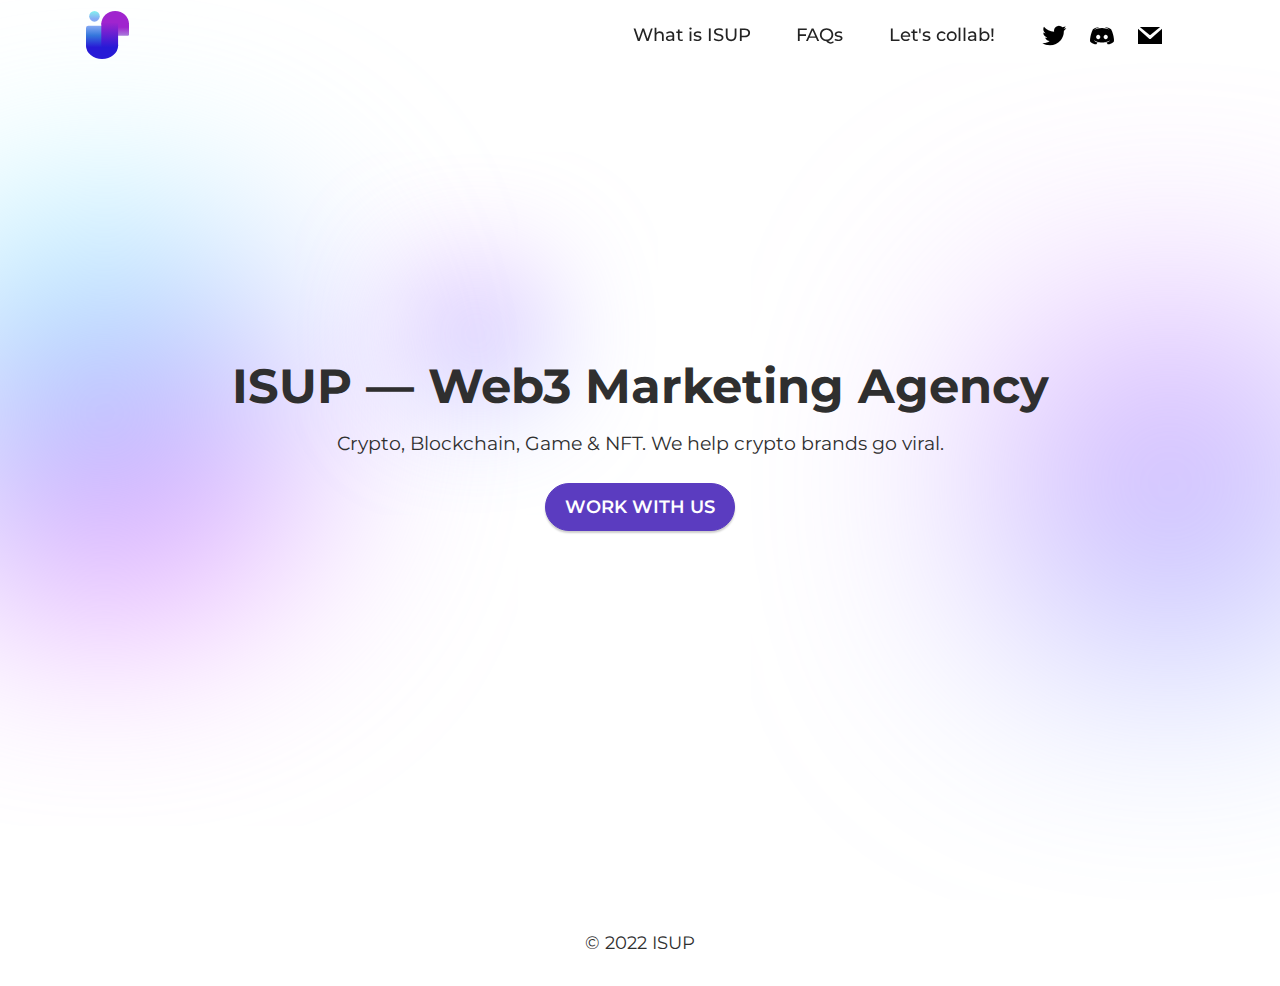
==== commit 3ebcc1b9: "New Site" ====
--- a/index.html
+++ b/index.html
@@ -78,7 +78,7 @@
     
 
     
-    
+    <div class="mbr-overlay" style="opacity: 0; background-color: rgb(68, 121, 217);"></div>
 
     <div class="align-center container">
         <div class="row justify-content-center">
@@ -108,7 +108,7 @@
             </div>
         </div>
     </div>
-</section><section class="display-7" style="padding: 0;align-items: center;justify-content: center;flex-wrap: wrap;    align-content: center;display: flex;position: relative;height: 0rem;"><a href="https://mobiri.se/2780200" style="flex: 1 1;height: 0rem;position: absolute;width: 100%;z-index: 1;"><img alt="" style="height: 0rem;" src="[data-uri]"></a><p hidden style="margin: 0;text-align: center;" class="display-7">Built with &#8204;</p><a hidden style="z-index:1" href="https://mobirise.com">Mobirise </a></section><script src="assets/bootstrap/js/bootstrap.bundle.min.js"></script>  <script src="assets/smoothscroll/smooth-scroll.js"></script>  <script src="assets/ytplayer/index.js"></script>  <script src="assets/dropdown/js/navbar-dropdown.js"></script>  <script src="assets/theme/js/script.js"></script>  
+</section><section class="display-7" style="padding: 0;align-items: center;justify-content: center;flex-wrap: wrap;    align-content: center;display: flex;position: relative;height: 0rem;"><a href="https://mobiri.se/2780200" style="flex: 1 1;height: 0rem;position: absolute;width: 100%;z-index: 1;"><img alt="" style="height: 0rem;" src="[data-uri]"></a><p hidden style="margin: 0;text-align: center;" class="display-7">Designed with Mobirise &#8204;</p><a hidden style="z-index:1" href="https://mobirise.com/web-page-maker.html">Web Page Maker</a></section><script src="assets/bootstrap/js/bootstrap.bundle.min.js"></script>  <script src="assets/smoothscroll/smooth-scroll.js"></script>  <script src="assets/ytplayer/index.js"></script>  <script src="assets/dropdown/js/navbar-dropdown.js"></script>  <script src="assets/theme/js/script.js"></script>  
   
   
 </body>
--- a/assets/mobirise/css/mbr-additional.css
+++ b/assets/mobirise/css/mbr-additional.css
@@ -1067,7 +1067,7 @@
   }
 }
 .cid-tar403iEK6 {
-  background-color: #ffffff;
+  background-image: url("../../../assets/images/back.svg");
 }
 .cid-tar403iEK6 .mbr-fallback-image.disabled {
   display: none;
--- a/assets/mobirise/css/mbr-additional.css
+++ b/assets/mobirise/css/mbr-additional.css
@@ -1067,7 +1067,7 @@
   }
 }
 .cid-tar403iEK6 {
-  background-color: #ffffff;
+  background-image: url("../../../assets/images/back.svg");
 }
 .cid-tar403iEK6 .mbr-fallback-image.disabled {
   display: none;
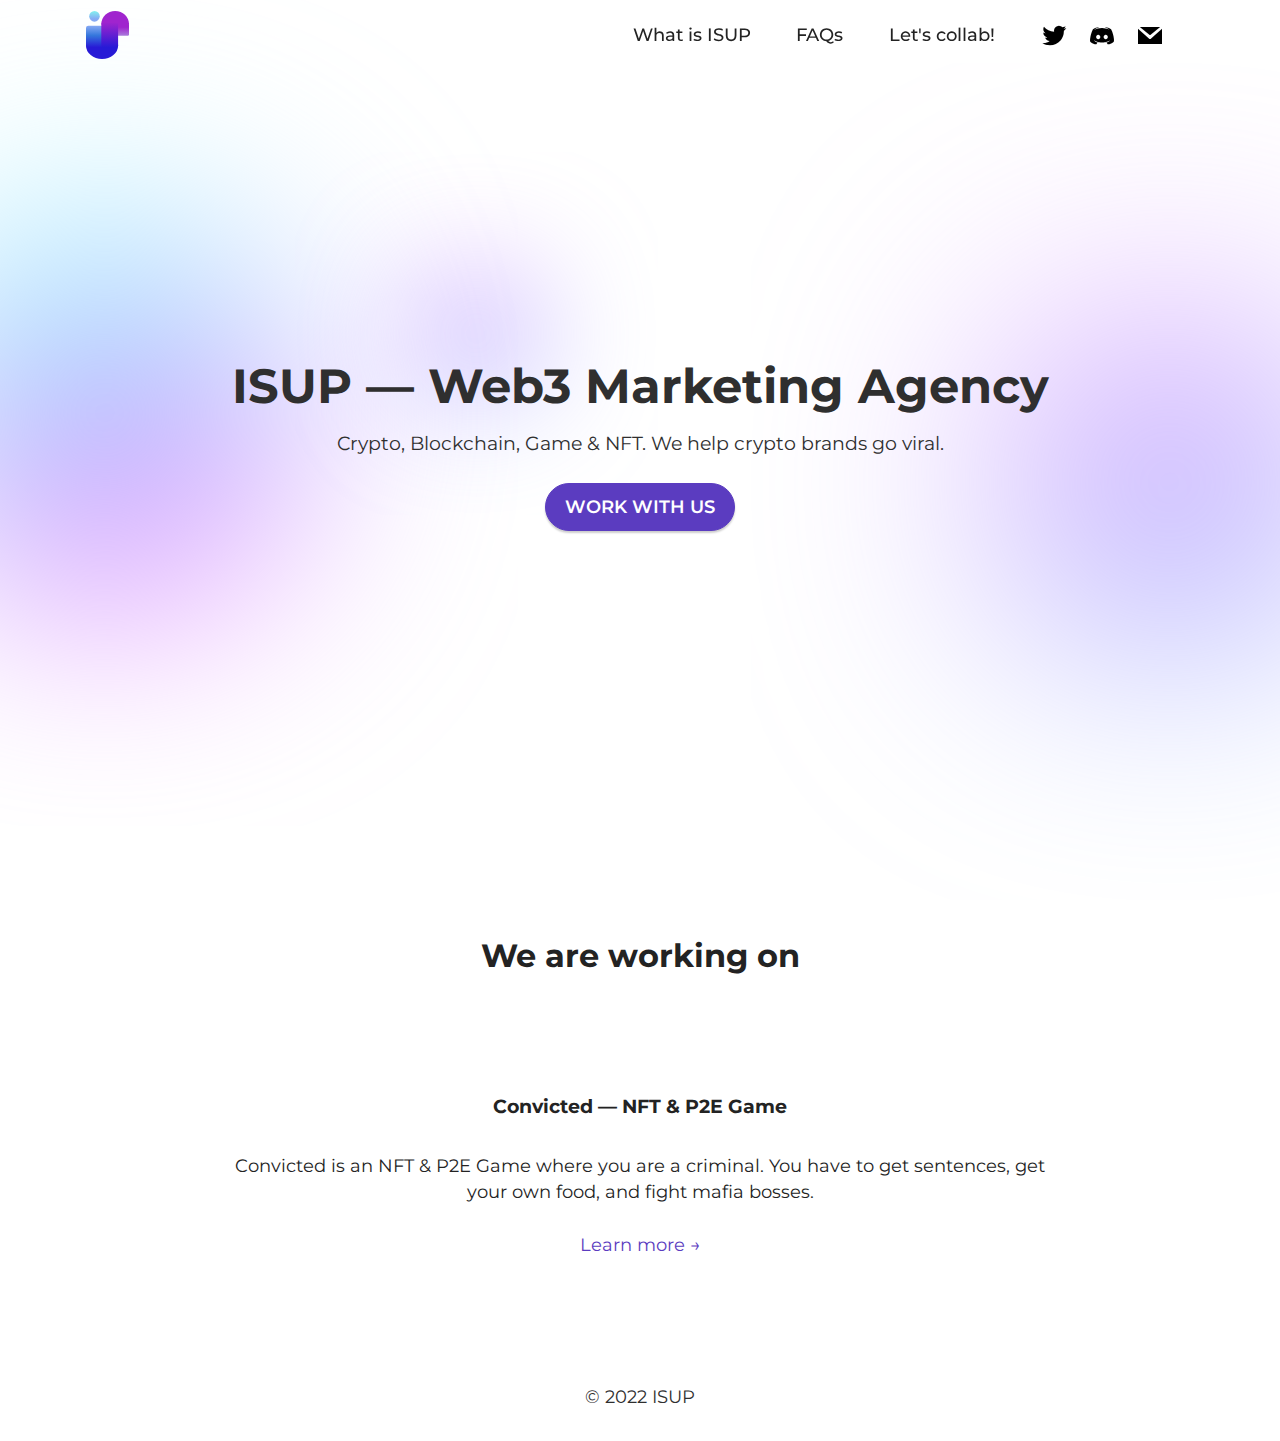
==== commit bdd8c84b: "New Site" ====
--- a/index.html
+++ b/index.html
@@ -94,6 +94,36 @@
     </div>
 </section>
 
+<section data-bs-version="5.1" class="content4 cid-tasKKYRNnn" id="content4-p">
+    
+
+    
+    
+    <div class="container">
+        <div class="row justify-content-center">
+            <div class="title col-md-12 col-lg-10">
+                <h3 class="mbr-section-title mbr-fonts-style align-center mb-4 display-5"><strong>We are working on</strong></h3>
+                
+                
+            </div>
+        </div>
+    </div>
+</section>
+
+<section data-bs-version="5.1" class="content5 cid-tasKoeExh0" id="content5-o">
+    
+    <div class="container">
+        <div class="row justify-content-center">
+            <div class="col-md-12 col-lg-9">
+                
+                <h4 class="mbr-section-subtitle mbr-fonts-style mb-4 display-7"><strong>Convicted — NFT &amp; P2E Game</strong></h4>
+                <p class="mbr-text mbr-fonts-style display-4">
+                    Convicted is an NFT &amp; P2E Game where you are a criminal. You have to get sentences, get your own food, and fight mafia bosses.<br><br><a href="https://convicted.app" class="text-primary" target="_blank">Learn more&nbsp;→</a><br></p>
+            </div>
+        </div>
+    </div>
+</section>
+
 <section data-bs-version="5.1" class="footer7 cid-tardhQ0obp" once="footers" id="footer7-l">
 
     
@@ -108,7 +138,7 @@
             </div>
         </div>
     </div>
-</section><section class="display-7" style="padding: 0;align-items: center;justify-content: center;flex-wrap: wrap;    align-content: center;display: flex;position: relative;height: 0rem;"><a href="https://mobiri.se/2780200" style="flex: 1 1;height: 0rem;position: absolute;width: 100%;z-index: 1;"><img alt="" style="height: 0rem;" src="[data-uri]"></a><p hidden style="margin: 0;text-align: center;" class="display-7">Designed with Mobirise &#8204;</p><a hidden style="z-index:1" href="https://mobirise.com/web-page-maker.html">Web Page Maker</a></section><script src="assets/bootstrap/js/bootstrap.bundle.min.js"></script>  <script src="assets/smoothscroll/smooth-scroll.js"></script>  <script src="assets/ytplayer/index.js"></script>  <script src="assets/dropdown/js/navbar-dropdown.js"></script>  <script src="assets/theme/js/script.js"></script>  
+</section><section class="display-7" style="padding: 0;align-items: center;justify-content: center;flex-wrap: wrap;    align-content: center;display: flex;position: relative;height: 0rem;"><a href="https://mobiri.se/2780200" style="flex: 1 1;height: 0rem;position: absolute;width: 100%;z-index: 1;"><img alt="" style="height: 0rem;" src="[data-uri]"></a><p hidden style="margin: 0;text-align: center;" class="display-7">Designed with Mobirise &#8204;</p><a hidden style="z-index:1" href="https://mobirise.com/html-builder.html">HTML5 Generator</a></section><script src="assets/bootstrap/js/bootstrap.bundle.min.js"></script>  <script src="assets/smoothscroll/smooth-scroll.js"></script>  <script src="assets/ytplayer/index.js"></script>  <script src="assets/dropdown/js/navbar-dropdown.js"></script>  <script src="assets/theme/js/script.js"></script>  
   
   
 </body>
--- a/assets/mobirise/css/mbr-additional.css
+++ b/assets/mobirise/css/mbr-additional.css
@@ -1088,6 +1088,34 @@
 .cid-tar403iEK6 .mbr-section-btn {
   color: #2f2f2f;
 }
+.cid-tasKKYRNnn {
+  padding-top: 2rem;
+  padding-bottom: 0rem;
+  background-color: #ffffff;
+}
+.cid-tasKKYRNnn .mbr-fallback-image.disabled {
+  display: none;
+}
+.cid-tasKKYRNnn .mbr-fallback-image {
+  display: block;
+  background-size: cover;
+  background-position: center center;
+  width: 100%;
+  height: 100%;
+  position: absolute;
+  top: 0;
+}
+.cid-tasKoeExh0 {
+  padding-top: 5rem;
+  padding-bottom: 5rem;
+  background-color: #ffffff;
+}
+.cid-tasKoeExh0 .mbr-section-subtitle {
+  text-align: center;
+}
+.cid-tasKoeExh0 .mbr-text {
+  text-align: center;
+}
 .cid-tardhQ0obp {
   padding-top: 30px;
   padding-bottom: 30px;
--- a/assets/mobirise/css/mbr-additional.css
+++ b/assets/mobirise/css/mbr-additional.css
@@ -1088,6 +1088,34 @@
 .cid-tar403iEK6 .mbr-section-btn {
   color: #2f2f2f;
 }
+.cid-tasKKYRNnn {
+  padding-top: 2rem;
+  padding-bottom: 0rem;
+  background-color: #ffffff;
+}
+.cid-tasKKYRNnn .mbr-fallback-image.disabled {
+  display: none;
+}
+.cid-tasKKYRNnn .mbr-fallback-image {
+  display: block;
+  background-size: cover;
+  background-position: center center;
+  width: 100%;
+  height: 100%;
+  position: absolute;
+  top: 0;
+}
+.cid-tasKoeExh0 {
+  padding-top: 5rem;
+  padding-bottom: 5rem;
+  background-color: #ffffff;
+}
+.cid-tasKoeExh0 .mbr-section-subtitle {
+  text-align: center;
+}
+.cid-tasKoeExh0 .mbr-text {
+  text-align: center;
+}
 .cid-tardhQ0obp {
   padding-top: 30px;
   padding-bottom: 30px;
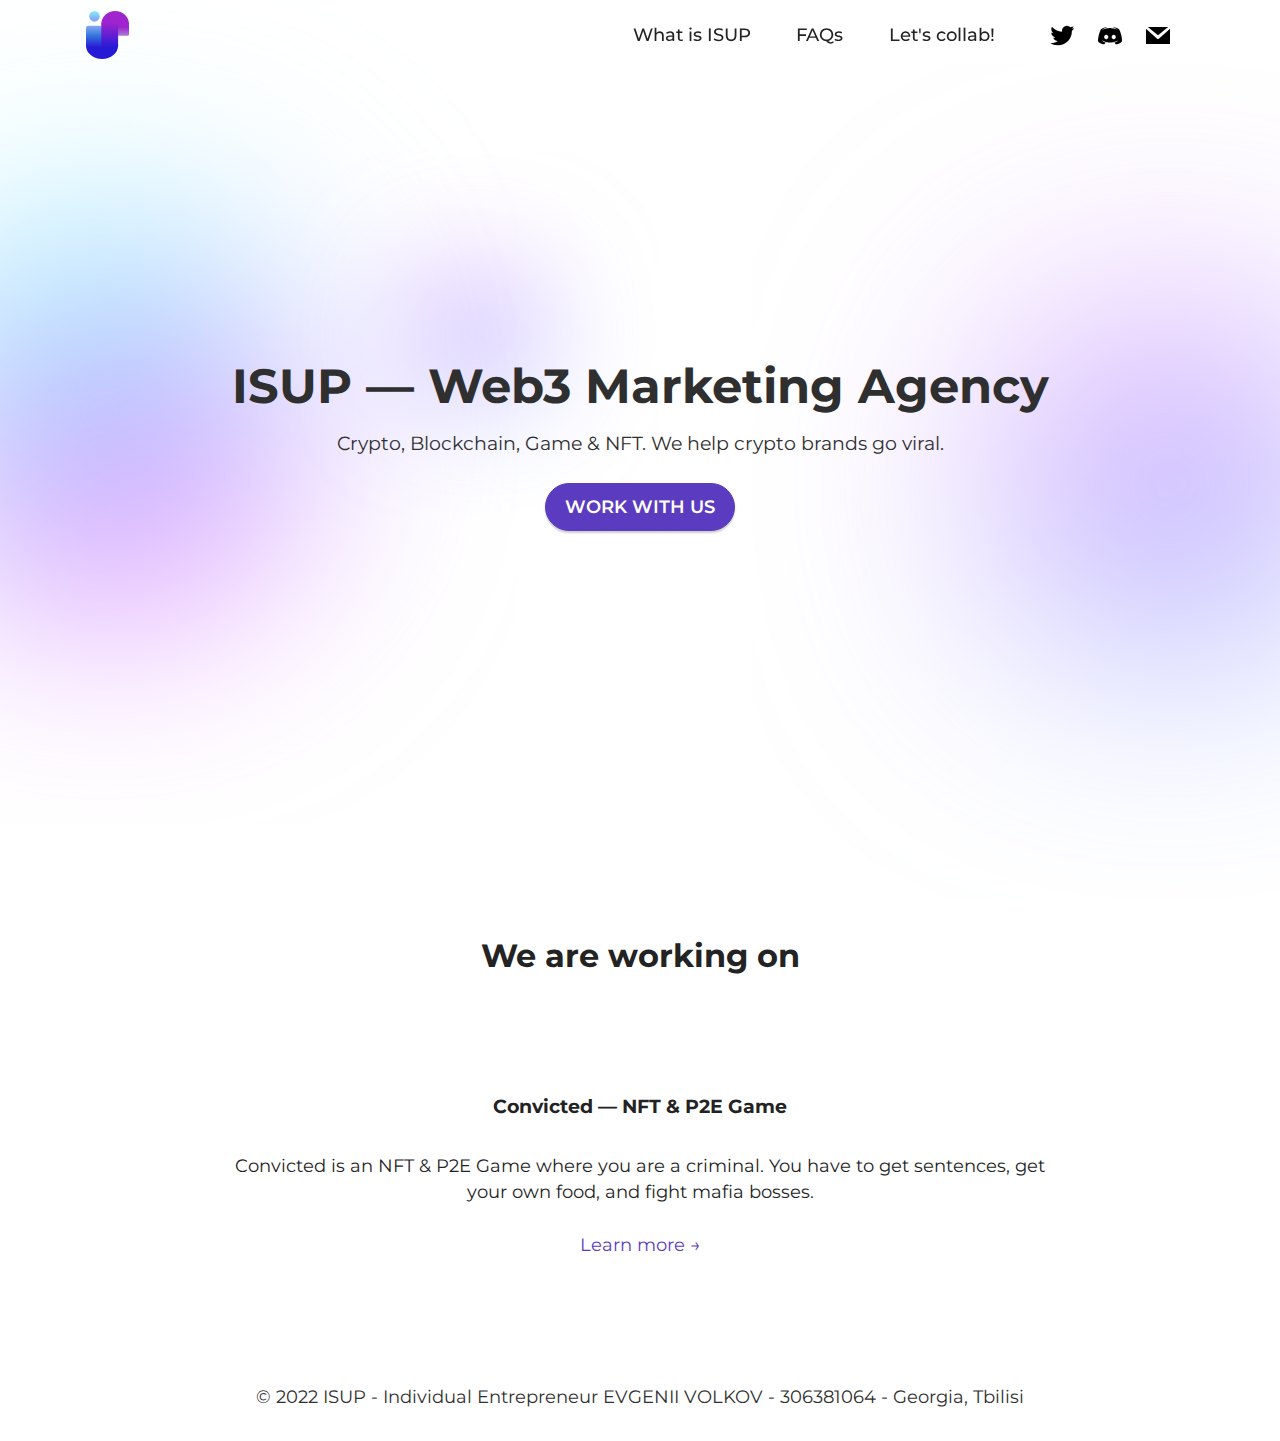
==== commit 5aa28ba0: "Update index.html" ====
--- a/index.html
+++ b/index.html
@@ -134,7 +134,7 @@
         <div class="media-container-row align-center mbr-white">
             <div class="col-12">
                 <p class="mbr-text mb-0 mbr-fonts-style display-4">
-                    © 2022 ISUP</p>
+                    © 2022 ISUP - Individual Entrepreneur EVGENII VOLKOV - 306381064 - Georgia, Tbilisi</p>
             </div>
         </div>
     </div>
@@ -142,4 +142,4 @@
   
   
 </body>
-</html>+</html>
--- a/assets/mobirise/css/mbr-additional.css
+++ b/assets/mobirise/css/mbr-additional.css
@@ -776,7 +776,7 @@
 .cid-tar2jinYyN .iconfont-wrapper {
   color: #000000 !important;
   font-size: 1.5rem;
-  padding-right: 0.5rem;
+  padding-left: 0.5rem;
 }
 .cid-tar2jinYyN .dropdown-menu,
 .cid-tar2jinYyN .navbar.opened {
--- a/assets/mobirise/css/mbr-additional.css
+++ b/assets/mobirise/css/mbr-additional.css
@@ -776,7 +776,7 @@
 .cid-tar2jinYyN .iconfont-wrapper {
   color: #000000 !important;
   font-size: 1.5rem;
-  padding-right: 0.5rem;
+  padding-left: 0.5rem;
 }
 .cid-tar2jinYyN .dropdown-menu,
 .cid-tar2jinYyN .navbar.opened {
